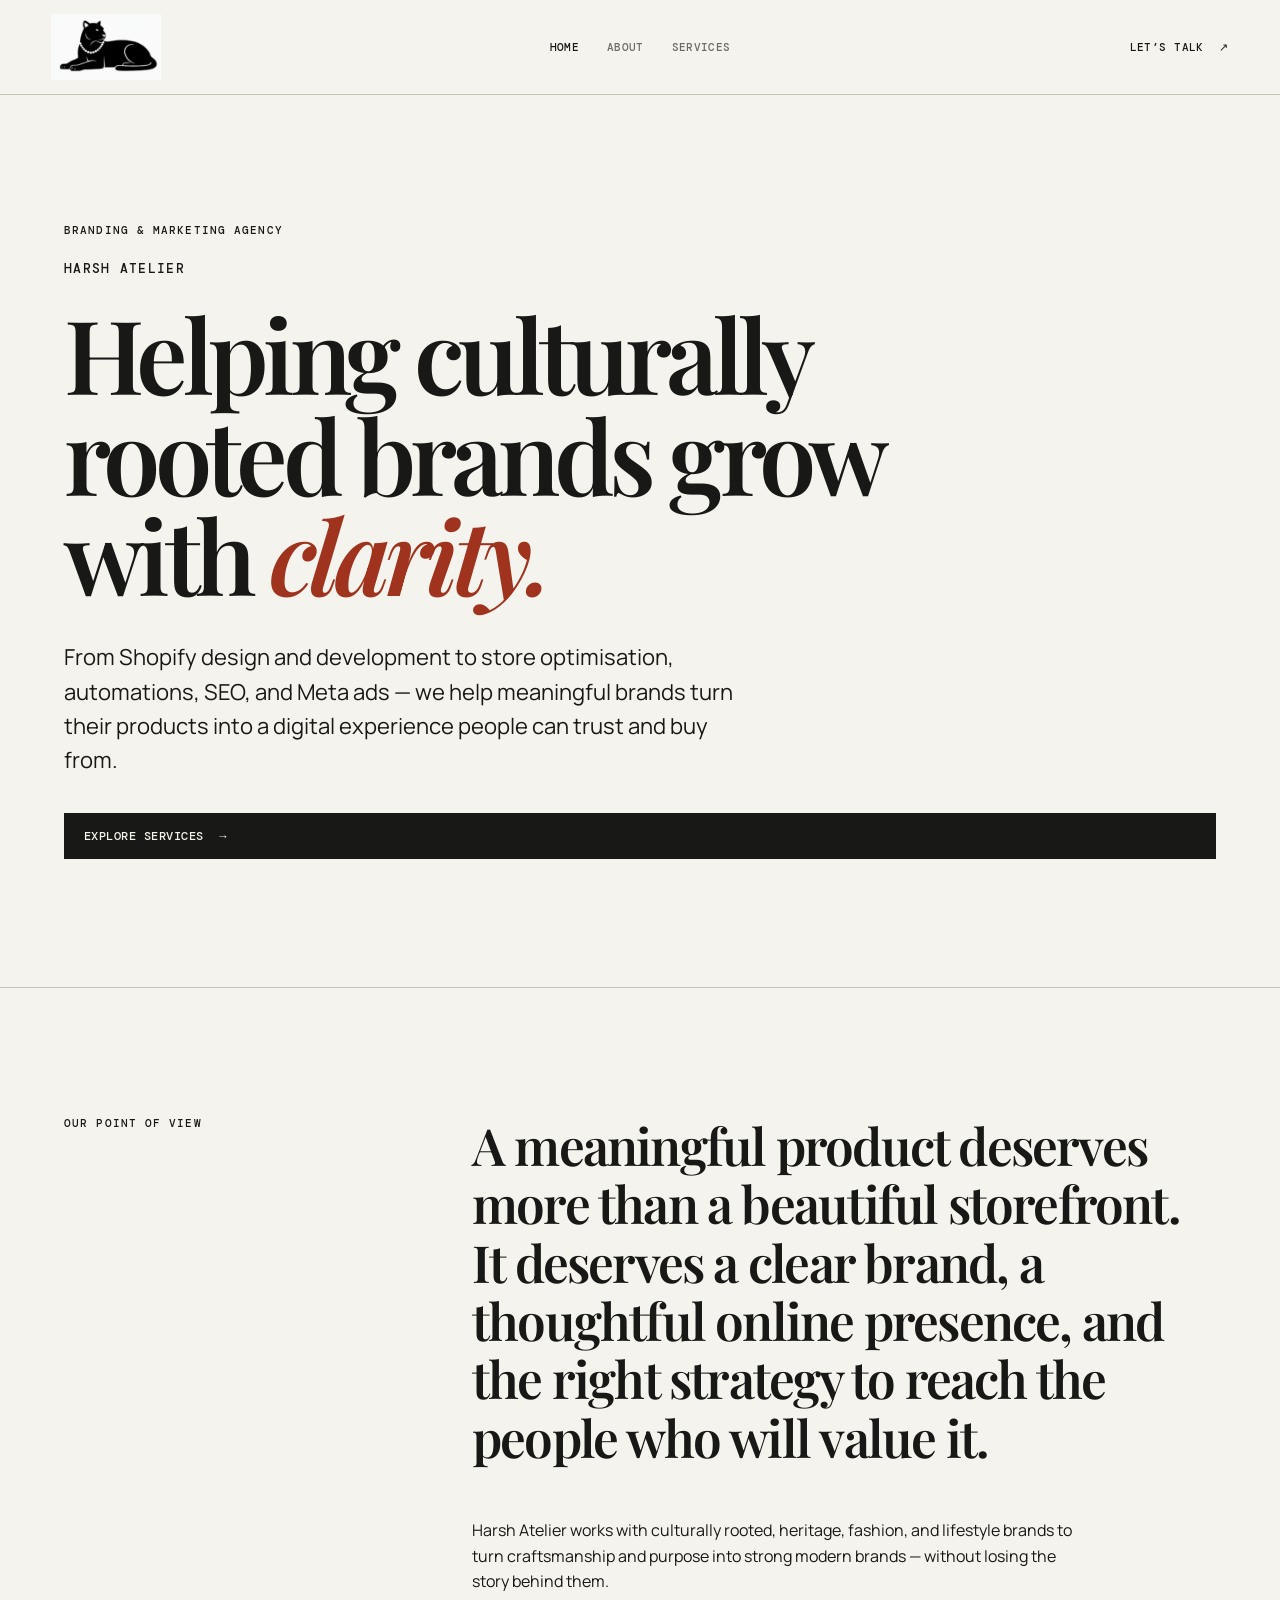
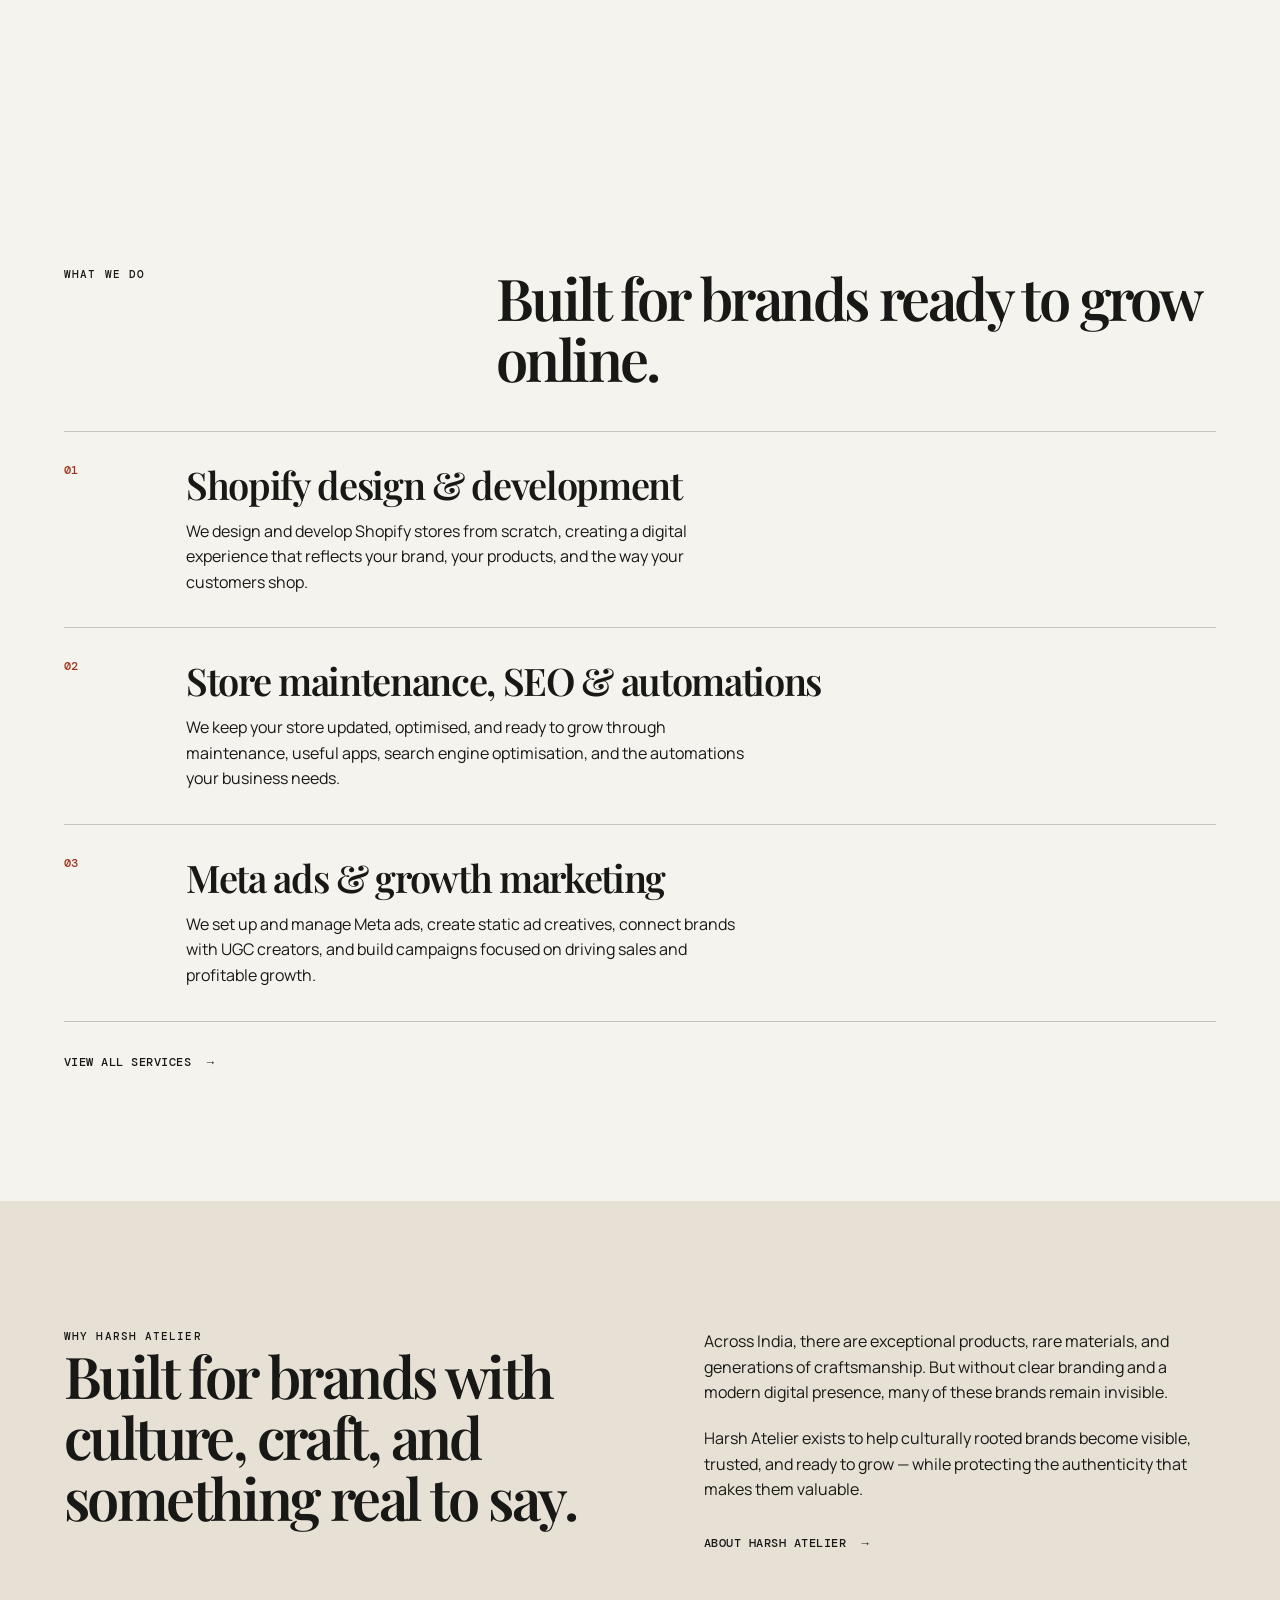
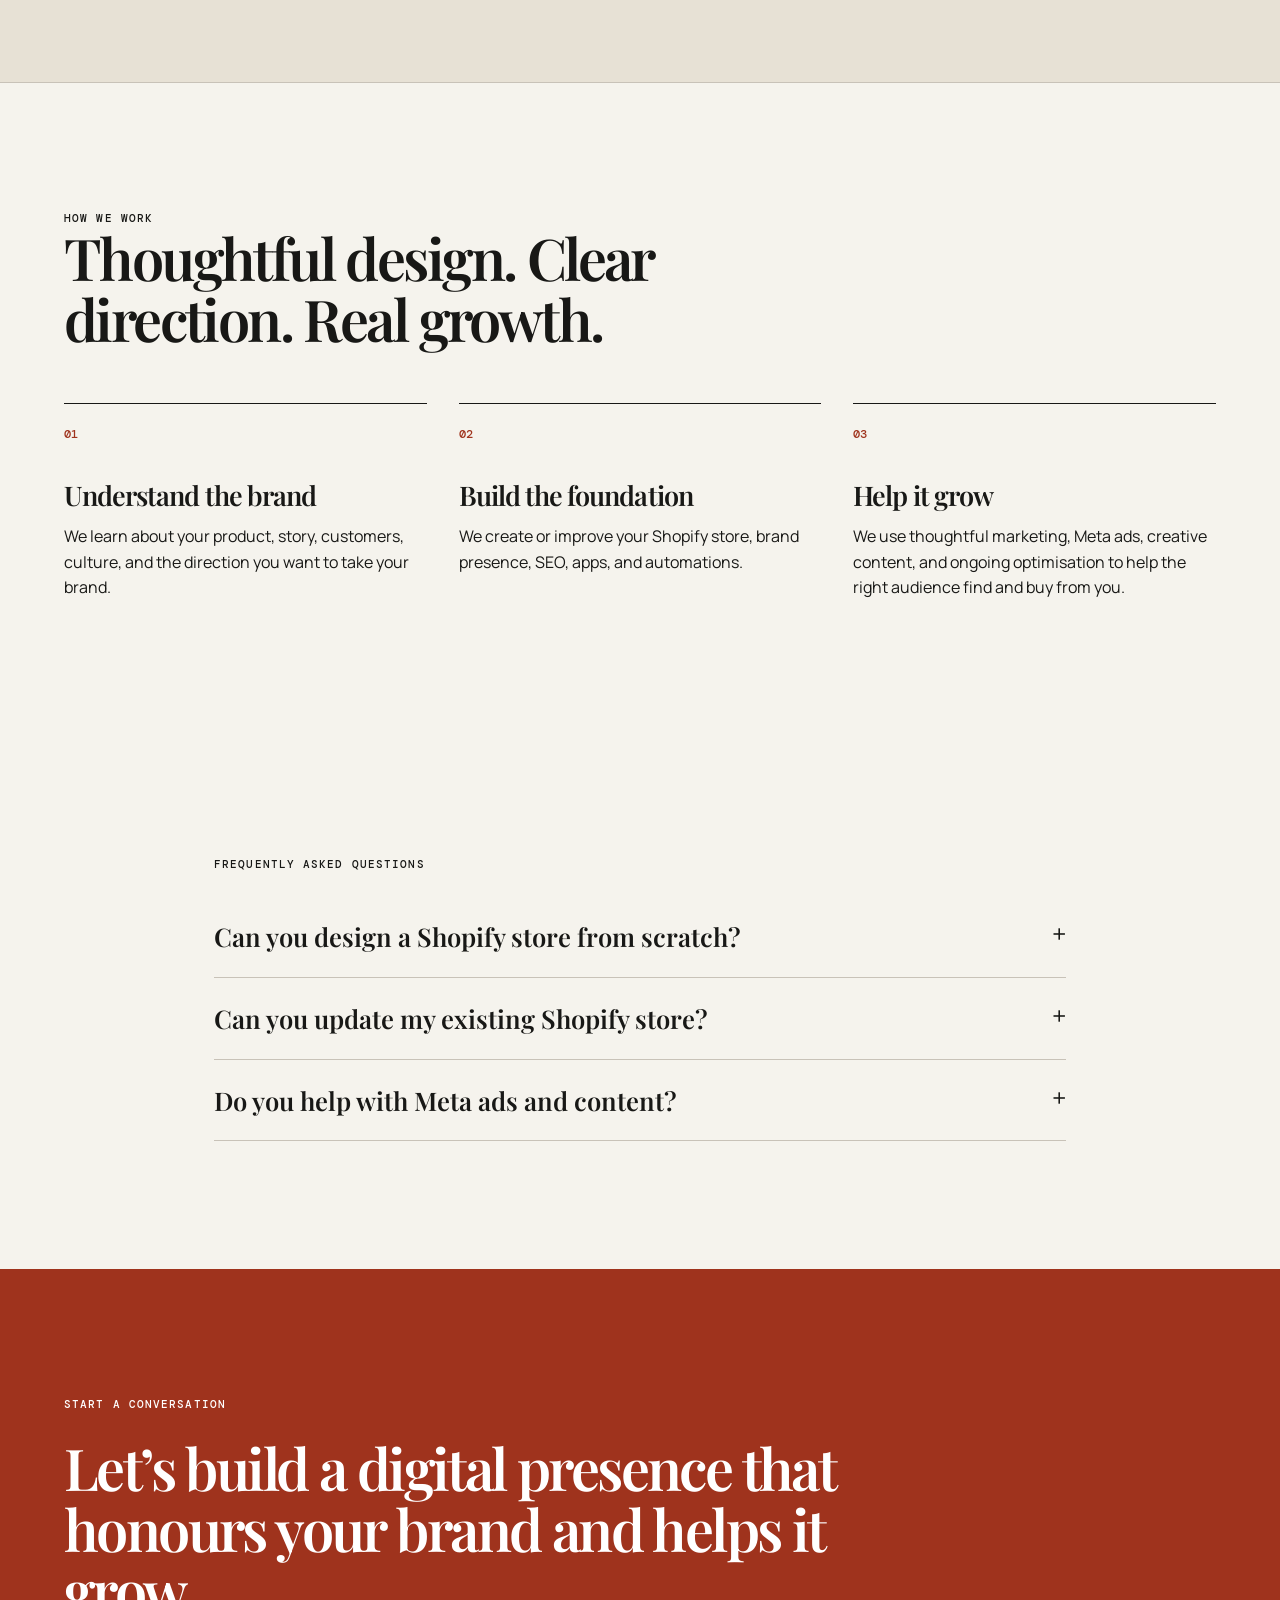
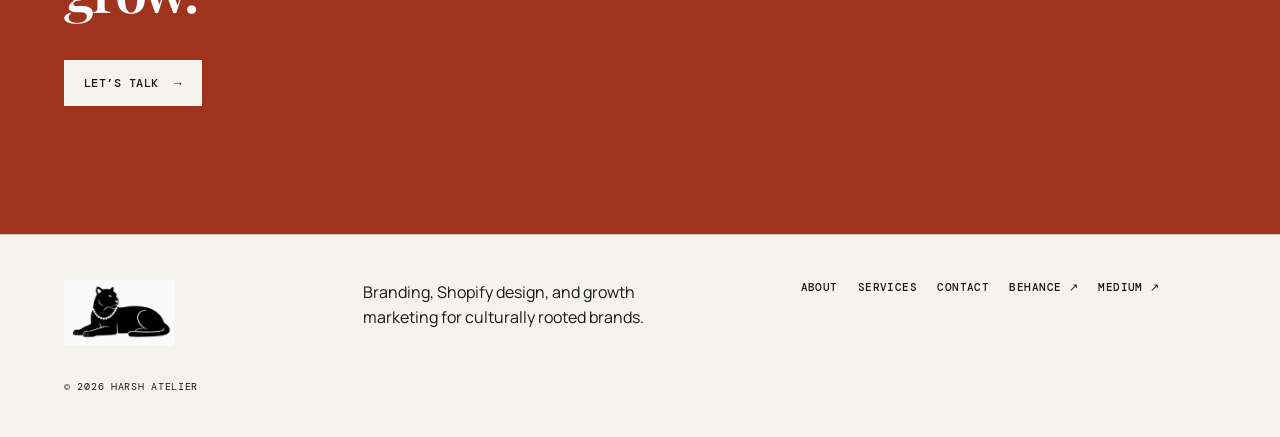
==== web 2.0/index.html @ df13a308 "Replace site with Harsh Atelier multi-page website" ====
<!doctype html>
<html lang="en"><head><meta charset="UTF-8"><meta name="viewport" content="width=device-width, initial-scale=1"><meta name="description" content="Harsh Atelier is a branding and marketing agency helping culturally rooted brands build, manage, and grow on Shopify."><title>Harsh Atelier — Branding & Marketing Agency</title><link rel="preconnect" href="https://fonts.googleapis.com"><link rel="preconnect" href="https://fonts.gstatic.com" crossorigin><link href="https://fonts.googleapis.com/css2?family=DM+Mono:wght@400;500&family=Manrope:wght@400;500;600;700&family=Playfair+Display:ital,wght@0,600;0,700;1,600&display=swap" rel="stylesheet"><link rel="stylesheet" href="styles.css"></head>
<body><header class="site-header"><a class="brand" href="index.html" aria-label="Harsh Atelier home"><img src="harsh-atelier-logo.png" alt="Harsh Atelier"></a><nav aria-label="Primary navigation"><a aria-current="page" href="index.html">Home</a><a href="about.html">About</a><a href="services.html">Services</a></nav><a class="header-cta" href="contact.html">Let’s talk <span>↗</span></a></header><main>
<section class="hero section"><p class="eyebrow">Branding &amp; marketing agency</p><h1><span>Harsh Atelier</span>Helping culturally rooted brands grow with <em>clarity.</em></h1><p class="lead">From Shopify design and development to store optimisation, automations, SEO, and Meta ads — we help meaningful brands turn their products into a digital experience people can trust and buy from.</p><a class="button" href="services.html">Explore services <span>→</span></a></section>
<section class="statement section"><p class="eyebrow">Our point of view</p><p class="display-copy">A meaningful product deserves more than a beautiful storefront. It deserves a clear brand, a thoughtful online presence, and the right strategy to reach the people who will value it.</p><p>Harsh Atelier works with culturally rooted, heritage, fashion, and lifestyle brands to turn craftsmanship and purpose into strong modern brands — without losing the story behind them.</p></section>
<section class="section"><div class="section-intro"><p class="eyebrow">What we do</p><h2>Built for brands ready to grow online.</h2></div><div class="service-list"><article><span>01</span><div><h3>Shopify design &amp; development</h3><p>We design and develop Shopify stores from scratch, creating a digital experience that reflects your brand, your products, and the way your customers shop.</p></div></article><article><span>02</span><div><h3>Store maintenance, SEO &amp; automations</h3><p>We keep your store updated, optimised, and ready to grow through maintenance, useful apps, search engine optimisation, and the automations your business needs.</p></div></article><article><span>03</span><div><h3>Meta ads &amp; growth marketing</h3><p>We set up and manage Meta ads, create static ad creatives, connect brands with UGC creators, and build campaigns focused on driving sales and profitable growth.</p></div></article></div><a class="text-link" href="services.html">View all services <span>→</span></a></section>
<section class="section split-section"><div><p class="eyebrow">Why Harsh Atelier</p><h2>Built for brands with culture, craft, and something real to say.</h2></div><div><p>Across India, there are exceptional products, rare materials, and generations of craftsmanship. But without clear branding and a modern digital presence, many of these brands remain invisible.</p><p>Harsh Atelier exists to help culturally rooted brands become visible, trusted, and ready to grow — while protecting the authenticity that makes them valuable.</p><a class="text-link" href="about.html">About Harsh Atelier <span>→</span></a></div></section>
<section class="section process"><p class="eyebrow">How we work</p><h2>Thoughtful design. Clear direction. Real growth.</h2><div class="process-grid"><article><span>01</span><h3>Understand the brand</h3><p>We learn about your product, story, customers, culture, and the direction you want to take your brand.</p></article><article><span>02</span><h3>Build the foundation</h3><p>We create or improve your Shopify store, brand presence, SEO, apps, and automations.</p></article><article><span>03</span><h3>Help it grow</h3><p>We use thoughtful marketing, Meta ads, creative content, and ongoing optimisation to help the right audience find and buy from you.</p></article></div></section>
<section class="section faq"><p class="eyebrow">Frequently asked questions</p><details><summary>Can you design a Shopify store from scratch?</summary><p>Yes. We design and develop Shopify stores that reflect your brand and make it easy for customers to explore and buy your products.</p></details><details><summary>Can you update my existing Shopify store?</summary><p>Yes. We provide ongoing maintenance, homepage and banner updates, apps, automations, SEO, and store optimisation.</p></details><details><summary>Do you help with Meta ads and content?</summary><p>Yes. We set up and manage Meta ad campaigns, create static creatives, and can connect your brand with suitable UGC creators.</p></details></section>
<section class="cta section"><p class="eyebrow">Start a conversation</p><h2>Let’s build a digital presence that honours your brand and helps it grow.</h2><a class="button button-light" href="contact.html">Let’s talk <span>→</span></a></section></main><footer><a class="brand footer-brand" href="index.html"><img src="harsh-atelier-logo.png" alt="Harsh Atelier"></a><p>Branding, Shopify design, and growth marketing for culturally rooted brands.</p><div><a href="about.html">About</a><a href="services.html">Services</a><a href="contact.html">Contact</a><a href="https://www.behance.net/harshatelier" target="_blank" rel="noopener">Behance ↗</a><a href="https://medium.com/@harsh.consultent" target="_blank" rel="noopener">Medium ↗</a></div><small>© <span id="year"></span> Harsh Atelier</small></footer><script>document.getElementById('year').textContent=new Date().getFullYear();</script></body></html>
---- web 2.0/styles.css ----
:root{--ink:#181816;--paper:#f5f3ed;--sand:#e7e1d5;--line:#c8c2b8;--accent:#9f331d;--serif:"Playfair Display",Georgia,serif;--sans:Manrope,Arial,sans-serif;--mono:"DM Mono",monospace}*{box-sizing:border-box}html{scroll-behavior:smooth}body{margin:0;background:var(--paper);color:var(--ink);font:400 16px/1.6 var(--sans)}a{color:inherit;text-decoration:none}.site-header{align-items:center;border-bottom:1px solid var(--line);display:grid;grid-template-columns:1fr auto 1fr;min-height:84px;padding:14px clamp(20px,4vw,64px)}.brand{display:block;width:110px}.brand img{display:block;height:auto;width:100%}nav{display:flex;gap:28px;font:500 11px/1 var(--mono);letter-spacing:.03em;text-transform:uppercase}nav a{opacity:.62}nav a[aria-current],nav a:hover{opacity:1}.header-cta{justify-self:end;font:500 11px/1 var(--mono);letter-spacing:.04em;text-transform:uppercase}.header-cta span,.button span,.text-link span{margin-left:8px}.section{margin:0 auto;max-width:1280px;padding:clamp(72px,10vw,148px) clamp(20px,5vw,80px)}.hero{min-height:calc(100vh - 84px);align-content:center;display:grid}.eyebrow{font:500 11px/1.4 var(--mono);letter-spacing:.1em;margin:0 0 24px;text-transform:uppercase}.hero h1{font:600 clamp(44px,8vw,112px)/.98 var(--serif);letter-spacing:-.055em;margin:0;max-width:1000px}.hero h1 span{display:block;font:500 13px/1 var(--mono);letter-spacing:.1em;margin-bottom:28px;text-transform:uppercase}.hero h1 em{color:var(--accent)}.lead{font-size:clamp(17px,2vw,22px);line-height:1.55;max-width:700px;margin:36px 0}.button{background:var(--ink);color:var(--paper);display:inline-block;font:500 12px/1 var(--mono);letter-spacing:.04em;padding:17px 20px;text-transform:uppercase;transition:.2s}.button:hover{background:var(--accent)}.statement{border-top:1px solid var(--line);display:grid;gap:36px;grid-template-columns:1fr 2fr}.statement p:last-child{grid-column:2;max-width:620px}.display-copy{font:600 clamp(28px,4vw,54px)/1.14 var(--serif);letter-spacing:-.035em;margin:0}.section-intro{display:flex;justify-content:space-between;align-items:flex-start;gap:40px;margin-bottom:42px}.section h2{font:600 clamp(34px,4.5vw,66px)/1.06 var(--serif);letter-spacing:-.045em;margin:0;max-width:720px}.service-list{border-top:1px solid var(--line)}.service-list article{border-bottom:1px solid var(--line);display:grid;gap:32px;grid-template-columns:90px 1fr;padding:32px 0}.service-list span,.process span{color:var(--accent);font:500 12px/1 var(--mono)}h3{font:600 clamp(24px,3vw,38px)/1.1 var(--serif);letter-spacing:-.035em;margin:0 0 13px}.service-list p,.split-section p,.process p{max-width:560px;margin:0}.text-link{display:inline-block;font:500 12px/1 var(--mono);letter-spacing:.04em;margin-top:34px;text-transform:uppercase}.split-section{background:var(--sand);display:grid;gap:clamp(48px,10vw,150px);grid-template-columns:1fr 1fr;max-width:none}.split-section>div{max-width:600px}.split-section p+p{margin-top:20px}.process{border-top:1px solid var(--line)}.process>h2{margin-bottom:54px}.process-grid{display:grid;gap:32px;grid-template-columns:repeat(3,1fr)}.process-grid article{border-top:1px solid var(--ink);padding-top:16px}.process-grid h3{font-size:27px;margin-top:36px}.faq{max-width:980px}.faq details{border-bottom:1px solid var(--line);padding:25px 0}.faq summary{cursor:pointer;font:600 clamp(19px,2vw,26px)/1.2 var(--serif);list-style:none;padding-right:30px;position:relative}.faq summary:after{content:"+";font:400 25px/1 var(--sans);position:absolute;right:0;top:0}.faq details[open] summary:after{content:"−"}.faq details p{margin:15px 40px 0 0;max-width:650px}.cta{background:var(--accent);color:#fff;max-width:none}.cta h2{max-width:840px}.cta p:not(.eyebrow){max-width:600px;margin-top:20px}.button-light{background:var(--paper);color:var(--ink);margin-top:40px}.button-light:hover{background:var(--ink);color:var(--paper)}footer{border-top:1px solid var(--line);display:grid;gap:22px;grid-template-columns:1fr 1.5fr 1.5fr;padding:45px clamp(20px,5vw,80px)}footer p{margin:0;max-width:300px}footer div{display:flex;flex-wrap:wrap;gap:14px 20px;font:500 11px/1.3 var(--mono);letter-spacing:.04em;text-transform:uppercase}footer small{grid-column:1/-1;margin-top:14px;font:400 10px/1 var(--mono);letter-spacing:.07em;text-transform:uppercase}.page-hero{min-height:620px}.included{border-top:1px solid var(--line);display:grid;grid-template-columns:repeat(2,minmax(0,1fr));margin-top:44px}.included p{border-bottom:1px solid var(--line);font-size:14px;margin:0;padding:15px 22px 15px 0}.included p:nth-child(even){padding-left:22px;padding-right:0}.contact-hero{min-height:calc(100vh - 84px);align-content:center}.direct-contact{border-top:1px solid var(--line);margin-top:72px;padding-top:20px}.direct-contact .eyebrow{margin-bottom:10px}.direct-contact a{font:600 clamp(23px,3vw,40px)/1 var(--serif)}.contact-note{border-top:1px solid var(--line)}.contact-note>p:last-child{margin:28px 0 0}@media(max-width:700px){.site-header{grid-template-columns:1fr auto;gap:16px;min-height:76px}.site-header nav{grid-column:1/-1;grid-row:2;gap:19px;justify-content:space-between;overflow:auto;padding-top:7px}.header-cta{font-size:10px}.brand{width:94px}.section{padding:76px 20px}.hero{min-height:calc(100svh - 106px)}.hero h1{font-size:clamp(45px,13vw,70px)}.lead{font-size:17px}.statement,.split-section{grid-template-columns:1fr}.statement p:last-child{grid-column:auto}.section-intro{display:block}.section-intro h2{margin-top:20px}.service-list article{gap:18px;grid-template-columns:48px 1fr}.service-list p{font-size:15px}.process-grid{gap:42px;grid-template-columns:1fr}.split-section{padding-left:20px;padding-right:20px}.faq{padding-left:20px;padding-right:20px}footer{grid-template-columns:1fr;padding:36px 20px}.footer-brand{width:100px}.page-hero{min-height:570px}.included{grid-template-columns:1fr;margin-top:32px}.included p:nth-child(even){padding-left:0}.contact-hero{min-height:calc(100svh - 106px)}.direct-contact{margin-top:55px}}
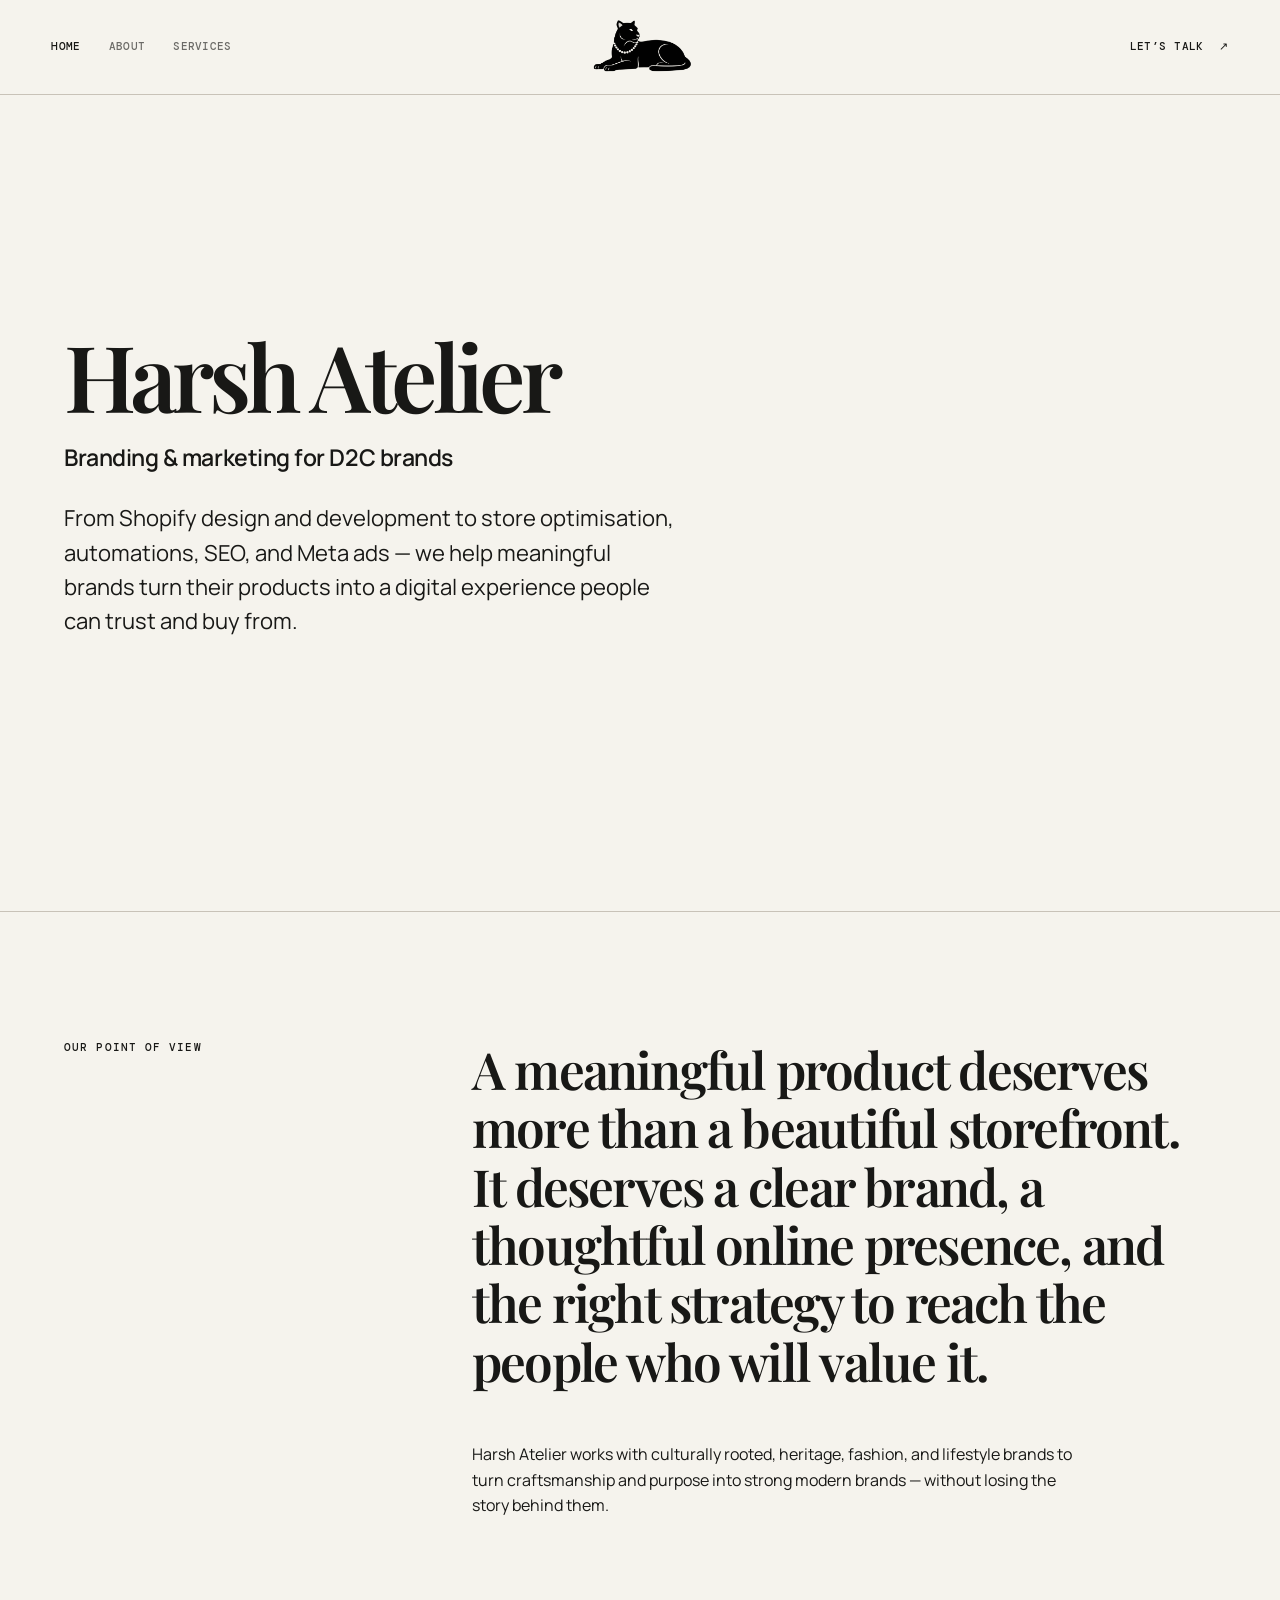
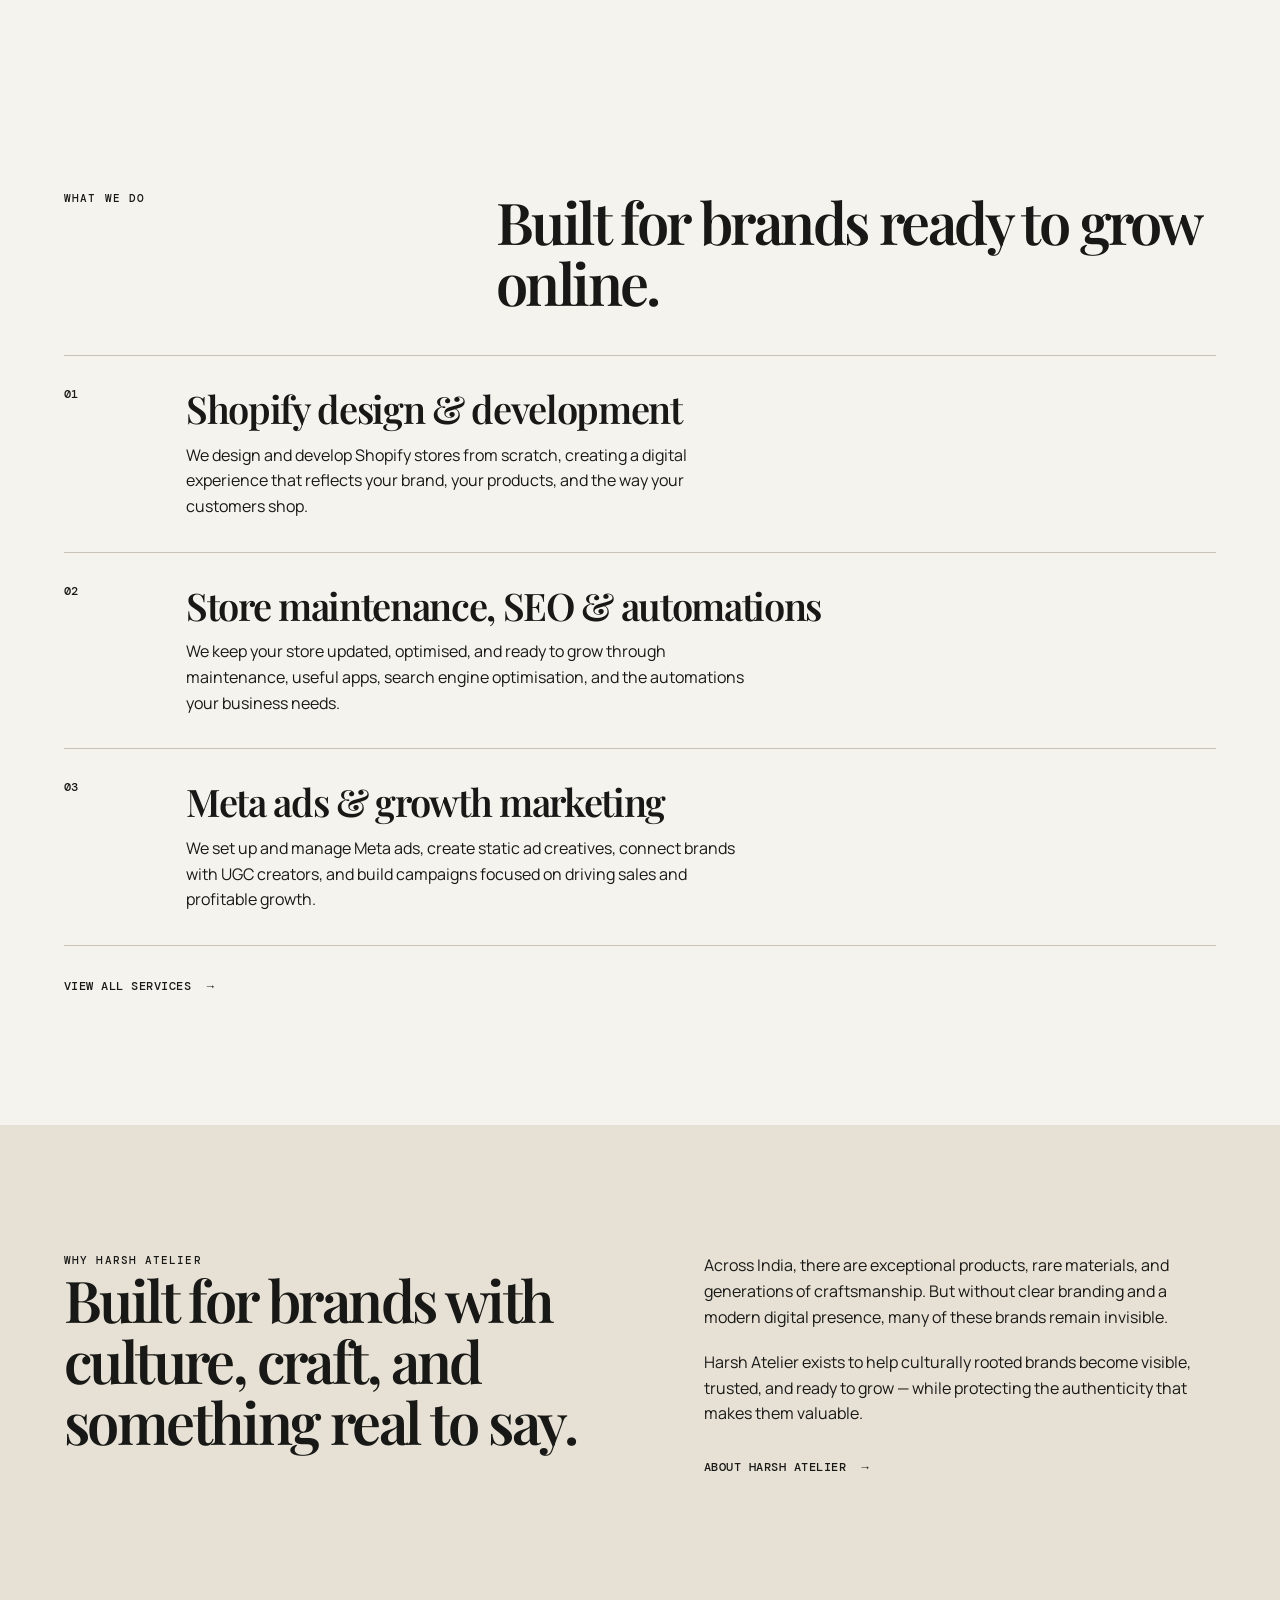
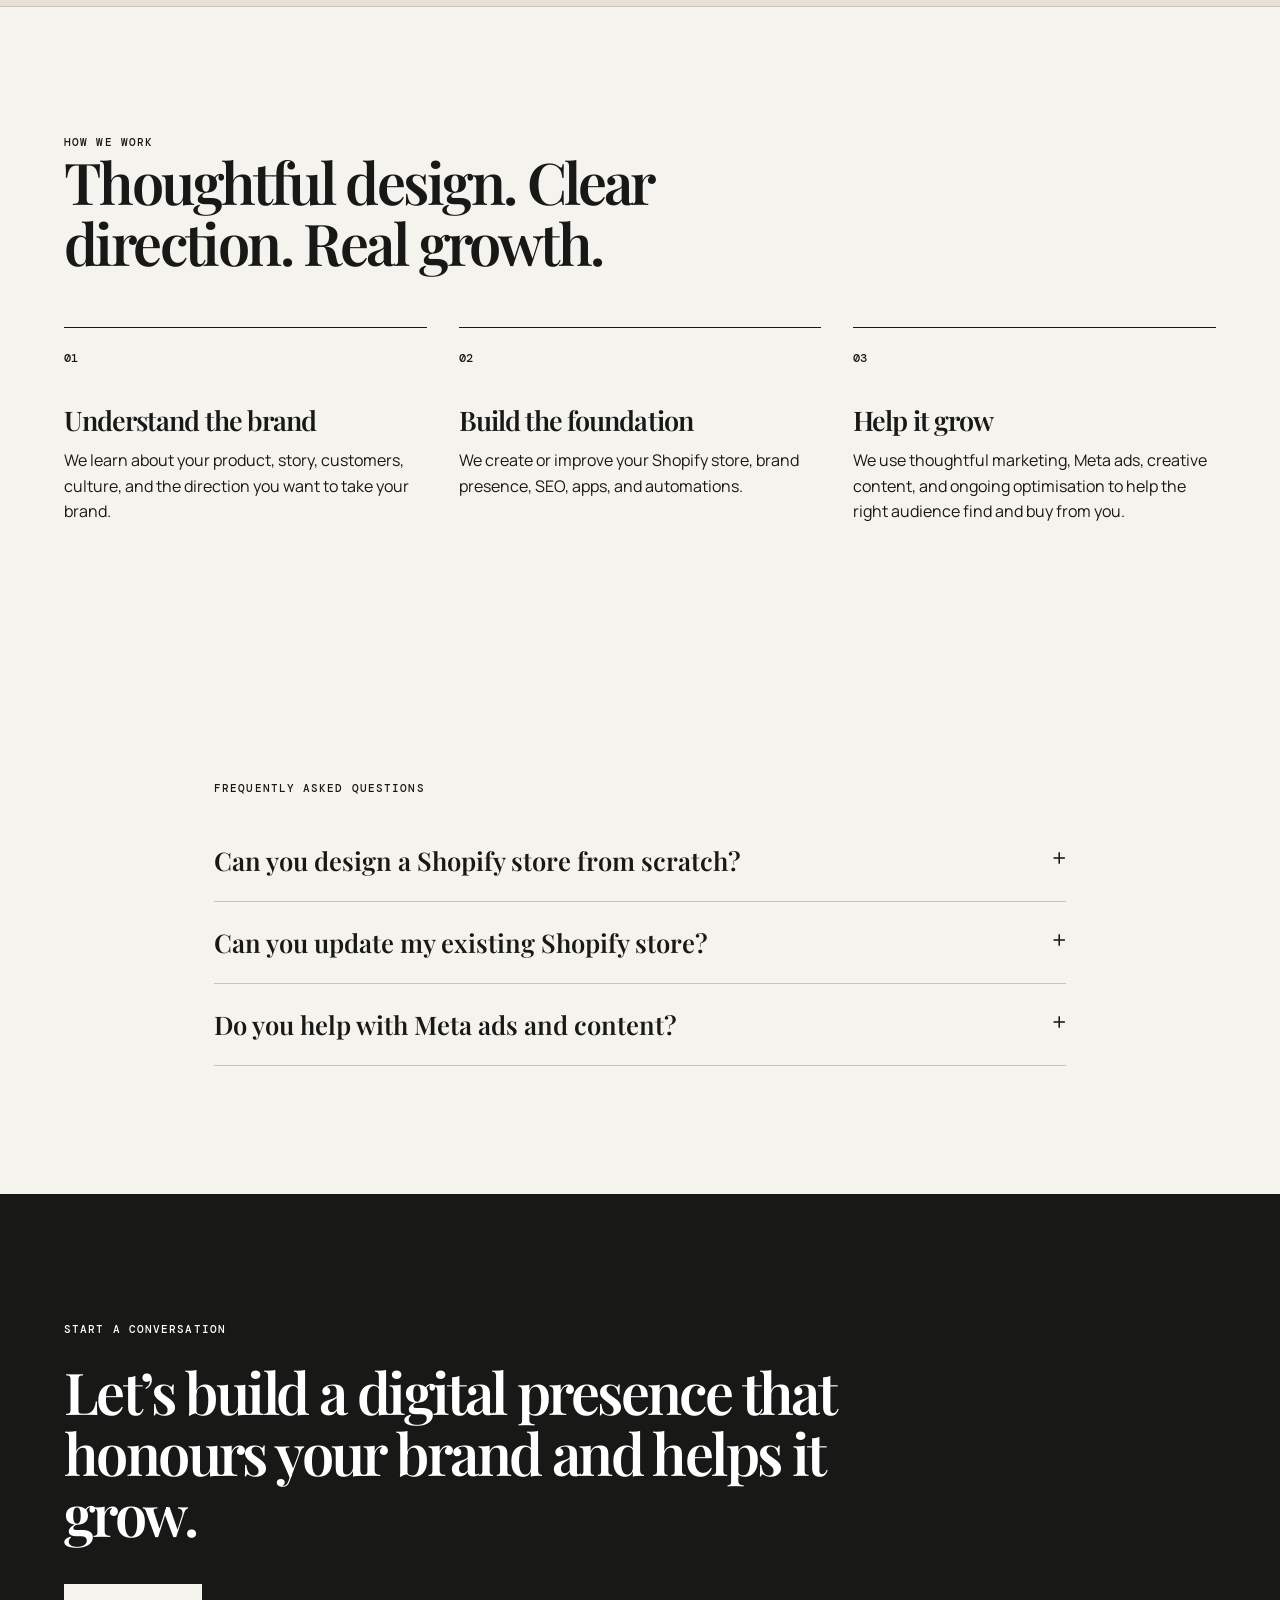
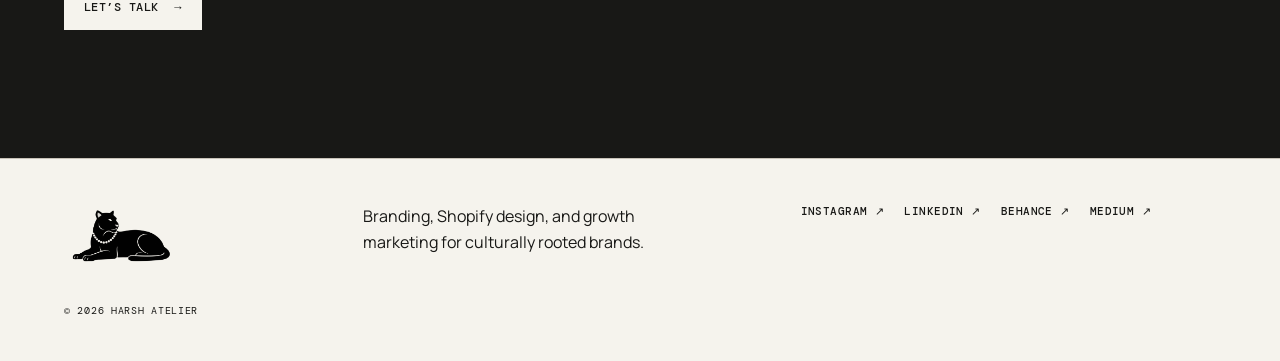
==== commit b8299533: "Refine Harsh Atelier website design and mobile navigation" ====
--- a/web 2.0/index.html
+++ b/web 2.0/index.html
@@ -1,10 +1,148 @@
 <!doctype html>
-<html lang="en"><head><meta charset="UTF-8"><meta name="viewport" content="width=device-width, initial-scale=1"><meta name="description" content="Harsh Atelier is a branding and marketing agency helping culturally rooted brands build, manage, and grow on Shopify."><title>Harsh Atelier — Branding & Marketing Agency</title><link rel="preconnect" href="https://fonts.googleapis.com"><link rel="preconnect" href="https://fonts.gstatic.com" crossorigin><link href="https://fonts.googleapis.com/css2?family=DM+Mono:wght@400;500&family=Manrope:wght@400;500;600;700&family=Playfair+Display:ital,wght@0,600;0,700;1,600&display=swap" rel="stylesheet"><link rel="stylesheet" href="styles.css"></head>
-<body><header class="site-header"><a class="brand" href="index.html" aria-label="Harsh Atelier home"><img src="harsh-atelier-logo.png" alt="Harsh Atelier"></a><nav aria-label="Primary navigation"><a aria-current="page" href="index.html">Home</a><a href="about.html">About</a><a href="services.html">Services</a></nav><a class="header-cta" href="contact.html">Let’s talk <span>↗</span></a></header><main>
-<section class="hero section"><p class="eyebrow">Branding &amp; marketing agency</p><h1><span>Harsh Atelier</span>Helping culturally rooted brands grow with <em>clarity.</em></h1><p class="lead">From Shopify design and development to store optimisation, automations, SEO, and Meta ads — we help meaningful brands turn their products into a digital experience people can trust and buy from.</p><a class="button" href="services.html">Explore services <span>→</span></a></section>
-<section class="statement section"><p class="eyebrow">Our point of view</p><p class="display-copy">A meaningful product deserves more than a beautiful storefront. It deserves a clear brand, a thoughtful online presence, and the right strategy to reach the people who will value it.</p><p>Harsh Atelier works with culturally rooted, heritage, fashion, and lifestyle brands to turn craftsmanship and purpose into strong modern brands — without losing the story behind them.</p></section>
-<section class="section"><div class="section-intro"><p class="eyebrow">What we do</p><h2>Built for brands ready to grow online.</h2></div><div class="service-list"><article><span>01</span><div><h3>Shopify design &amp; development</h3><p>We design and develop Shopify stores from scratch, creating a digital experience that reflects your brand, your products, and the way your customers shop.</p></div></article><article><span>02</span><div><h3>Store maintenance, SEO &amp; automations</h3><p>We keep your store updated, optimised, and ready to grow through maintenance, useful apps, search engine optimisation, and the automations your business needs.</p></div></article><article><span>03</span><div><h3>Meta ads &amp; growth marketing</h3><p>We set up and manage Meta ads, create static ad creatives, connect brands with UGC creators, and build campaigns focused on driving sales and profitable growth.</p></div></article></div><a class="text-link" href="services.html">View all services <span>→</span></a></section>
-<section class="section split-section"><div><p class="eyebrow">Why Harsh Atelier</p><h2>Built for brands with culture, craft, and something real to say.</h2></div><div><p>Across India, there are exceptional products, rare materials, and generations of craftsmanship. But without clear branding and a modern digital presence, many of these brands remain invisible.</p><p>Harsh Atelier exists to help culturally rooted brands become visible, trusted, and ready to grow — while protecting the authenticity that makes them valuable.</p><a class="text-link" href="about.html">About Harsh Atelier <span>→</span></a></div></section>
-<section class="section process"><p class="eyebrow">How we work</p><h2>Thoughtful design. Clear direction. Real growth.</h2><div class="process-grid"><article><span>01</span><h3>Understand the brand</h3><p>We learn about your product, story, customers, culture, and the direction you want to take your brand.</p></article><article><span>02</span><h3>Build the foundation</h3><p>We create or improve your Shopify store, brand presence, SEO, apps, and automations.</p></article><article><span>03</span><h3>Help it grow</h3><p>We use thoughtful marketing, Meta ads, creative content, and ongoing optimisation to help the right audience find and buy from you.</p></article></div></section>
-<section class="section faq"><p class="eyebrow">Frequently asked questions</p><details><summary>Can you design a Shopify store from scratch?</summary><p>Yes. We design and develop Shopify stores that reflect your brand and make it easy for customers to explore and buy your products.</p></details><details><summary>Can you update my existing Shopify store?</summary><p>Yes. We provide ongoing maintenance, homepage and banner updates, apps, automations, SEO, and store optimisation.</p></details><details><summary>Do you help with Meta ads and content?</summary><p>Yes. We set up and manage Meta ad campaigns, create static creatives, and can connect your brand with suitable UGC creators.</p></details></section>
-<section class="cta section"><p class="eyebrow">Start a conversation</p><h2>Let’s build a digital presence that honours your brand and helps it grow.</h2><a class="button button-light" href="contact.html">Let’s talk <span>→</span></a></section></main><footer><a class="brand footer-brand" href="index.html"><img src="harsh-atelier-logo.png" alt="Harsh Atelier"></a><p>Branding, Shopify design, and growth marketing for culturally rooted brands.</p><div><a href="about.html">About</a><a href="services.html">Services</a><a href="contact.html">Contact</a><a href="https://www.behance.net/harshatelier" target="_blank" rel="noopener">Behance ↗</a><a href="https://medium.com/@harsh.consultent" target="_blank" rel="noopener">Medium ↗</a></div><small>© <span id="year"></span> Harsh Atelier</small></footer><script>document.getElementById('year').textContent=new Date().getFullYear();</script></body></html>
+<html lang="en">
+<head>
+<meta charset="UTF-8">
+<meta name="viewport" content="width=device-width, initial-scale=1">
+<meta name="description" content="Harsh Atelier is a branding and marketing agency helping culturally rooted brands build, manage, and grow on Shopify.">
+<title>Harsh Atelier — Branding & Marketing Agency</title>
+<link rel="preconnect" href="https://fonts.googleapis.com">
+<link rel="preconnect" href="https://fonts.gstatic.com" crossorigin>
+<link href="https://fonts.googleapis.com/css2?family=DM+Mono:wght@400;500&family=Manrope:wght@400;500;600;700&family=Playfair+Display:ital,wght@0,600;0,700;1,600&display=swap" rel="stylesheet">
+<link rel="stylesheet" href="styles.css">
+</head>
+<body>
+<header class="site-header">
+<a class="brand" href="index.html" aria-label="Harsh Atelier home">
+<img src="harsh-atelier-logo.png" alt="Harsh Atelier">
+</a>
+<nav aria-label="Primary navigation">
+<a aria-current="page" href="index.html">Home</a>
+<a href="about.html">About</a>
+<a href="services.html">Services</a>
+</nav>
+<details class="mobile-menu">
+<summary>Menu</summary>
+<div class="mobile-drawer">
+<a href="index.html">Home</a>
+<a href="about.html">About</a>
+<a href="services.html">Services</a>
+<a href="contact.html">Let’s talk →</a>
+</div>
+</details>
+<a class="header-cta" href="contact.html">Let’s talk <span>↗</span>
+</a>
+</header>
+<main>
+<section class="hero section">
+<h1>Harsh Atelier</h1>
+<h3>Branding &amp; marketing for D2C brands</h3>
+<p class="lead">From Shopify design and development to store optimisation, automations, SEO, and Meta ads — we help meaningful brands turn their products into a digital experience people can trust and buy from.</p>
+</section>
+<section class="statement section">
+<p class="eyebrow">Our point of view</p>
+<p class="display-copy">A meaningful product deserves more than a beautiful storefront. It deserves a clear brand, a thoughtful online presence, and the right strategy to reach the people who will value it.</p>
+<p>Harsh Atelier works with culturally rooted, heritage, fashion, and lifestyle brands to turn craftsmanship and purpose into strong modern brands — without losing the story behind them.</p>
+</section>
+<section class="section">
+<div class="section-intro">
+<p class="eyebrow">What we do</p>
+<h2>Built for brands ready to grow online.</h2>
+</div>
+<div class="service-list">
+<article>
+<span>01</span>
+<div>
+<h3>Shopify design &amp; development</h3>
+<p>We design and develop Shopify stores from scratch, creating a digital experience that reflects your brand, your products, and the way your customers shop.</p>
+</div>
+</article>
+<article>
+<span>02</span>
+<div>
+<h3>Store maintenance, SEO &amp; automations</h3>
+<p>We keep your store updated, optimised, and ready to grow through maintenance, useful apps, search engine optimisation, and the automations your business needs.</p>
+</div>
+</article>
+<article>
+<span>03</span>
+<div>
+<h3>Meta ads &amp; growth marketing</h3>
+<p>We set up and manage Meta ads, create static ad creatives, connect brands with UGC creators, and build campaigns focused on driving sales and profitable growth.</p>
+</div>
+</article>
+</div>
+<a class="text-link" href="services.html">View all services <span>→</span>
+</a>
+</section>
+<section class="section split-section">
+<div>
+<p class="eyebrow">Why Harsh Atelier</p>
+<h2>Built for brands with culture, craft, and something real to say.</h2>
+</div>
+<div>
+<p>Across India, there are exceptional products, rare materials, and generations of craftsmanship. But without clear branding and a modern digital presence, many of these brands remain invisible.</p>
+<p>Harsh Atelier exists to help culturally rooted brands become visible, trusted, and ready to grow — while protecting the authenticity that makes them valuable.</p>
+<a class="text-link" href="about.html">About Harsh Atelier <span>→</span>
+</a>
+</div>
+</section>
+<section class="section process">
+<p class="eyebrow">How we work</p>
+<h2>Thoughtful design. Clear direction. Real growth.</h2>
+<div class="process-grid">
+<article>
+<span>01</span>
+<h3>Understand the brand</h3>
+<p>We learn about your product, story, customers, culture, and the direction you want to take your brand.</p>
+</article>
+<article>
+<span>02</span>
+<h3>Build the foundation</h3>
+<p>We create or improve your Shopify store, brand presence, SEO, apps, and automations.</p>
+</article>
+<article>
+<span>03</span>
+<h3>Help it grow</h3>
+<p>We use thoughtful marketing, Meta ads, creative content, and ongoing optimisation to help the right audience find and buy from you.</p>
+</article>
+</div>
+</section>
+<section class="section faq">
+<p class="eyebrow">Frequently asked questions</p>
+<details>
+<summary>Can you design a Shopify store from scratch?</summary>
+<p>Yes. We design and develop Shopify stores that reflect your brand and make it easy for customers to explore and buy your products.</p>
+</details>
+<details>
+<summary>Can you update my existing Shopify store?</summary>
+<p>Yes. We provide ongoing maintenance, homepage and banner updates, apps, automations, SEO, and store optimisation.</p>
+</details>
+<details>
+<summary>Do you help with Meta ads and content?</summary>
+<p>Yes. We set up and manage Meta ad campaigns, create static creatives, and can connect your brand with suitable UGC creators.</p>
+</details>
+</section>
+<section class="cta section">
+<p class="eyebrow">Start a conversation</p>
+<h2>Let’s build a digital presence that honours your brand and helps it grow.</h2>
+<a class="button button-light" href="contact.html">Let’s talk <span>→</span>
+</a>
+</section>
+</main>
+<footer>
+<a class="brand footer-brand" href="index.html">
+<img src="harsh-atelier-logo-transparent.png" alt="Harsh Atelier">
+</a>
+<p>Branding, Shopify design, and growth marketing for culturally rooted brands.</p>
+<div>
+<a href="https://www.instagram.com/harshatelier/?hl=en" target="_blank" rel="noopener">Instagram ↗</a>
+<a href="https://www.linkedin.com/company/harsh-atelier/home/?viewAsMember=true" target="_blank" rel="noopener">LinkedIn ↗</a>
+<a href="https://www.behance.net/harshatelier" target="_blank" rel="noopener">Behance ↗</a>
+<a href="https://medium.com/@harsh.consultent" target="_blank" rel="noopener">Medium ↗</a>
+</div>
+<small>© <span id="year">
+</span> Harsh Atelier</small>
+</footer>
+<script>document.getElementById('year').textContent=new Date().getFullYear();</script>
+</body>
+</html>
--- a/web 2.0/styles.css
+++ b/web 2.0/styles.css
@@ -1 +1,10 @@
-:root{--ink:#181816;--paper:#f5f3ed;--sand:#e7e1d5;--line:#c8c2b8;--accent:#9f331d;--serif:"Playfair Display",Georgia,serif;--sans:Manrope,Arial,sans-serif;--mono:"DM Mono",monospace}*{box-sizing:border-box}html{scroll-behavior:smooth}body{margin:0;background:var(--paper);color:var(--ink);font:400 16px/1.6 var(--sans)}a{color:inherit;text-decoration:none}.site-header{align-items:center;border-bottom:1px solid var(--line);display:grid;grid-template-columns:1fr auto 1fr;min-height:84px;padding:14px clamp(20px,4vw,64px)}.brand{display:block;width:110px}.brand img{display:block;height:auto;width:100%}nav{display:flex;gap:28px;font:500 11px/1 var(--mono);letter-spacing:.03em;text-transform:uppercase}nav a{opacity:.62}nav a[aria-current],nav a:hover{opacity:1}.header-cta{justify-self:end;font:500 11px/1 var(--mono);letter-spacing:.04em;text-transform:uppercase}.header-cta span,.button span,.text-link span{margin-left:8px}.section{margin:0 auto;max-width:1280px;padding:clamp(72px,10vw,148px) clamp(20px,5vw,80px)}.hero{min-height:calc(100vh - 84px);align-content:center;display:grid}.eyebrow{font:500 11px/1.4 var(--mono);letter-spacing:.1em;margin:0 0 24px;text-transform:uppercase}.hero h1{font:600 clamp(44px,8vw,112px)/.98 var(--serif);letter-spacing:-.055em;margin:0;max-width:1000px}.hero h1 span{display:block;font:500 13px/1 var(--mono);letter-spacing:.1em;margin-bottom:28px;text-transform:uppercase}.hero h1 em{color:var(--accent)}.lead{font-size:clamp(17px,2vw,22px);line-height:1.55;max-width:700px;margin:36px 0}.button{background:var(--ink);color:var(--paper);display:inline-block;font:500 12px/1 var(--mono);letter-spacing:.04em;padding:17px 20px;text-transform:uppercase;transition:.2s}.button:hover{background:var(--accent)}.statement{border-top:1px solid var(--line);display:grid;gap:36px;grid-template-columns:1fr 2fr}.statement p:last-child{grid-column:2;max-width:620px}.display-copy{font:600 clamp(28px,4vw,54px)/1.14 var(--serif);letter-spacing:-.035em;margin:0}.section-intro{display:flex;justify-content:space-between;align-items:flex-start;gap:40px;margin-bottom:42px}.section h2{font:600 clamp(34px,4.5vw,66px)/1.06 var(--serif);letter-spacing:-.045em;margin:0;max-width:720px}.service-list{border-top:1px solid var(--line)}.service-list article{border-bottom:1px solid var(--line);display:grid;gap:32px;grid-template-columns:90px 1fr;padding:32px 0}.service-list span,.process span{color:var(--accent);font:500 12px/1 var(--mono)}h3{font:600 clamp(24px,3vw,38px)/1.1 var(--serif);letter-spacing:-.035em;margin:0 0 13px}.service-list p,.split-section p,.process p{max-width:560px;margin:0}.text-link{display:inline-block;font:500 12px/1 var(--mono);letter-spacing:.04em;margin-top:34px;text-transform:uppercase}.split-section{background:var(--sand);display:grid;gap:clamp(48px,10vw,150px);grid-template-columns:1fr 1fr;max-width:none}.split-section>div{max-width:600px}.split-section p+p{margin-top:20px}.process{border-top:1px solid var(--line)}.process>h2{margin-bottom:54px}.process-grid{display:grid;gap:32px;grid-template-columns:repeat(3,1fr)}.process-grid article{border-top:1px solid var(--ink);padding-top:16px}.process-grid h3{font-size:27px;margin-top:36px}.faq{max-width:980px}.faq details{border-bottom:1px solid var(--line);padding:25px 0}.faq summary{cursor:pointer;font:600 clamp(19px,2vw,26px)/1.2 var(--serif);list-style:none;padding-right:30px;position:relative}.faq summary:after{content:"+";font:400 25px/1 var(--sans);position:absolute;right:0;top:0}.faq details[open] summary:after{content:"−"}.faq details p{margin:15px 40px 0 0;max-width:650px}.cta{background:var(--accent);color:#fff;max-width:none}.cta h2{max-width:840px}.cta p:not(.eyebrow){max-width:600px;margin-top:20px}.button-light{background:var(--paper);color:var(--ink);margin-top:40px}.button-light:hover{background:var(--ink);color:var(--paper)}footer{border-top:1px solid var(--line);display:grid;gap:22px;grid-template-columns:1fr 1.5fr 1.5fr;padding:45px clamp(20px,5vw,80px)}footer p{margin:0;max-width:300px}footer div{display:flex;flex-wrap:wrap;gap:14px 20px;font:500 11px/1.3 var(--mono);letter-spacing:.04em;text-transform:uppercase}footer small{grid-column:1/-1;margin-top:14px;font:400 10px/1 var(--mono);letter-spacing:.07em;text-transform:uppercase}.page-hero{min-height:620px}.included{border-top:1px solid var(--line);display:grid;grid-template-columns:repeat(2,minmax(0,1fr));margin-top:44px}.included p{border-bottom:1px solid var(--line);font-size:14px;margin:0;padding:15px 22px 15px 0}.included p:nth-child(even){padding-left:22px;padding-right:0}.contact-hero{min-height:calc(100vh - 84px);align-content:center}.direct-contact{border-top:1px solid var(--line);margin-top:72px;padding-top:20px}.direct-contact .eyebrow{margin-bottom:10px}.direct-contact a{font:600 clamp(23px,3vw,40px)/1 var(--serif)}.contact-note{border-top:1px solid var(--line)}.contact-note>p:last-child{margin:28px 0 0}@media(max-width:700px){.site-header{grid-template-columns:1fr auto;gap:16px;min-height:76px}.site-header nav{grid-column:1/-1;grid-row:2;gap:19px;justify-content:space-between;overflow:auto;padding-top:7px}.header-cta{font-size:10px}.brand{width:94px}.section{padding:76px 20px}.hero{min-height:calc(100svh - 106px)}.hero h1{font-size:clamp(45px,13vw,70px)}.lead{font-size:17px}.statement,.split-section{grid-template-columns:1fr}.statement p:last-child{grid-column:auto}.section-intro{display:block}.section-intro h2{margin-top:20px}.service-list article{gap:18px;grid-template-columns:48px 1fr}.service-list p{font-size:15px}.process-grid{gap:42px;grid-template-columns:1fr}.split-section{padding-left:20px;padding-right:20px}.faq{padding-left:20px;padding-right:20px}footer{grid-template-columns:1fr;padding:36px 20px}.footer-brand{width:100px}.page-hero{min-height:570px}.included{grid-template-columns:1fr;margin-top:32px}.included p:nth-child(even){padding-left:0}.contact-hero{min-height:calc(100svh - 106px)}.direct-contact{margin-top:55px}}
+:root{--ink:#181816;--paper:#f5f3ed;--sand:#e7e1d5;--line:#c8c2b8;--serif:"Playfair Display",Georgia,serif;--sans:Manrope,Arial,sans-serif;--mono:"DM Mono",monospace}*{box-sizing:border-box}html{scroll-behavior:smooth}body{margin:0;background:var(--paper);color:var(--ink);font:400 16px/1.6 var(--sans)}a{color:inherit;text-decoration:none}.site-header{align-items:center;border-bottom:1px solid var(--line);display:grid;grid-template-columns:1fr auto 1fr;min-height:84px;padding:14px clamp(20px,4vw,64px)}.brand{display:block;grid-column:2;grid-row:1;justify-self:center;width:110px}.brand img{display:block;height:auto;mix-blend-mode:multiply;width:100%}nav{display:flex;gap:28px;grid-column:1;grid-row:1;justify-self:start;font:500 11px/1 var(--mono);letter-spacing:.03em;text-transform:uppercase}nav a{opacity:.62}nav a[aria-current],nav a:hover{opacity:1}.header-cta{grid-column:3;grid-row:1;justify-self:end;font:500 11px/1 var(--mono);letter-spacing:.04em;text-transform:uppercase}.header-cta span,.button span,.text-link span{margin-left:8px}.section{margin:0 auto;max-width:1280px;padding:clamp(72px,10vw,148px) clamp(20px,5vw,80px)}.hero{min-height:calc(100vh - 84px);align-content:center;display:grid}.eyebrow{font:500 11px/1.4 var(--mono);letter-spacing:.1em;margin:0 0 24px;text-transform:uppercase}.hero h1{font:600 clamp(52px,9vw,128px)/.94 var(--serif);letter-spacing:-.055em;margin:0;max-width:100%}.hero h2{font:500 clamp(24px,3.2vw,42px)/1.1 var(--serif);letter-spacing:-.035em;margin:22px 0 0;max-width:650px}.hero h3{font:500 clamp(24px,3.5vw,48px)/1.08 var(--serif);letter-spacing:-.04em;margin:12px 0 0;max-width:760px}.lead{font-size:clamp(17px,2vw,22px);line-height:1.55;max-width:700px;margin:36px 0}.button{background:var(--ink);color:var(--paper);display:inline-block;font:500 12px/1 var(--mono);letter-spacing:.04em;padding:17px 20px;text-transform:uppercase;transition:.2s}.button:hover{background:#333}.statement{border-top:1px solid var(--line);display:grid;gap:36px;grid-template-columns:1fr 2fr}.statement p:last-child{grid-column:2;max-width:620px}.display-copy{font:600 clamp(28px,4vw,54px)/1.14 var(--serif);letter-spacing:-.035em;margin:0}.section-intro{display:flex;justify-content:space-between;align-items:flex-start;gap:40px;margin-bottom:42px}.section h2{font:600 clamp(34px,4.5vw,66px)/1.06 var(--serif);letter-spacing:-.045em;margin:0;max-width:720px}.service-list{border-top:1px solid var(--line)}.service-list article{border-bottom:1px solid var(--line);display:grid;gap:32px;grid-template-columns:90px 1fr;padding:32px 0}.service-list span,.process span{font:500 12px/1 var(--mono)}h3{font:600 clamp(24px,3vw,38px)/1.1 var(--serif);letter-spacing:-.035em;margin:0 0 13px}.service-list p,.split-section p,.process p{max-width:560px;margin:0}.text-link{display:inline-block;font:500 12px/1 var(--mono);letter-spacing:.04em;margin-top:34px;text-transform:uppercase}.split-section{background:var(--sand);display:grid;gap:clamp(48px,10vw,150px);grid-template-columns:1fr 1fr;max-width:none}.split-section>div{max-width:600px}.split-section p+p{margin-top:20px}.process{border-top:1px solid var(--line)}.process>h2{margin-bottom:54px}.process-grid{display:grid;gap:32px;grid-template-columns:repeat(3,1fr)}.process-grid article{border-top:1px solid var(--ink);padding-top:16px}.process-grid h3{font-size:27px;margin-top:36px}.faq{max-width:980px}.faq details{border-bottom:1px solid var(--line);padding:25px 0}.faq summary{cursor:pointer;font:600 clamp(19px,2vw,26px)/1.2 var(--serif);list-style:none;padding-right:30px;position:relative}.faq summary:after{content:"+";font:400 25px/1 var(--sans);position:absolute;right:0;top:0}.faq details[open] summary:after{content:"−"}.faq details p{margin:15px 40px 0 0;max-width:650px}.cta{background:var(--ink);color:#fff;max-width:none}.cta h2{max-width:840px}.cta p:not(.eyebrow){max-width:600px;margin-top:20px}.button-light{background:var(--paper);color:var(--ink);margin-top:40px}.button-light:hover{background:#333;color:var(--paper)}footer{border-top:1px solid var(--line);display:grid;gap:22px;grid-template-columns:1fr 1.5fr 1.5fr;padding:45px clamp(20px,5vw,80px)}footer .brand{grid-column:auto;grid-row:auto;justify-self:start}footer p{margin:0;max-width:300px}footer div{display:flex;flex-wrap:wrap;gap:14px 20px;font:500 11px/1.3 var(--mono);letter-spacing:.04em;text-transform:uppercase}footer small{grid-column:1/-1;margin-top:14px;font:400 10px/1 var(--mono);letter-spacing:.07em;text-transform:uppercase}.page-hero{min-height:620px}.page-hero h1{font-size:clamp(52px,8vw,112px)}.page-hero h1 em{font-style:italic}.included{border-top:1px solid var(--line);display:grid;grid-template-columns:repeat(2,minmax(0,1fr));margin-top:44px}.included p{border-bottom:1px solid var(--line);font-size:14px;margin:0;padding:15px 22px 15px 0}.included p:nth-child(even){padding-left:22px;padding-right:0}.contact-hero{min-height:calc(100vh - 84px);align-content:center}.contact-hero .button{justify-self:start;min-width:min(100%,420px);padding:21px 28px;text-align:center}.direct-contact{border-top:1px solid var(--line);margin-top:72px;padding-top:20px}.direct-contact .eyebrow{margin-bottom:10px}.direct-contact a{font:600 clamp(23px,3vw,40px)/1 var(--serif)}.contact-note{border-top:1px solid var(--line)}.contact-note>p:last-child{margin:28px 0 0}@media(max-width:700px){.site-header{grid-template-columns:1fr auto 1fr;gap:16px;min-height:76px}.site-header .brand{grid-column:2;grid-row:1;width:88px}.site-header nav{grid-column:1/-1;grid-row:2;gap:19px;justify-content:space-between;overflow:auto;padding-top:7px}.site-header .header-cta{grid-column:3;grid-row:1;font-size:10px}.section{padding:76px 20px}.hero{min-height:calc(100svh - 106px)}.hero h1{font-size:clamp(50px,15vw,78px)}.hero h2{font-size:27px}.hero h3{font-size:30px}.lead{font-size:17px}.statement,.split-section{grid-template-columns:1fr}.statement p:last-child{grid-column:auto}.section-intro{display:block}.section-intro h2{margin-top:20px}.service-list article{gap:18px;grid-template-columns:48px 1fr}.service-list p{font-size:15px}.process-grid{gap:42px;grid-template-columns:1fr}.split-section{padding-left:20px;padding-right:20px}.faq{padding-left:20px;padding-right:20px}footer{grid-template-columns:1fr;padding:36px 20px}.footer-brand{width:100px}.page-hero{min-height:570px}.included{grid-template-columns:1fr;margin-top:32px}.included p:nth-child(even){padding-left:0}.contact-hero{min-height:calc(100svh - 106px)}.contact-hero .button{justify-self:stretch;width:100%;min-width:0}.direct-contact{margin-top:55px}}
+
+/* Home hero: deliberately stepped hierarchy instead of three competing display lines. */
+.hero.section{max-width:1280px}.hero.section h1{font-size:clamp(56px,7.2vw,104px);line-height:.94;max-width:920px}.hero.section h2{font:500 clamp(27px,3.1vw,43px)/1.08 var(--serif);letter-spacing:-.035em;margin:28px 0 0;max-width:540px}.hero.section h3{font:500 clamp(30px,3.7vw,52px)/1.05 var(--serif);letter-spacing:-.045em;margin:48px 0 0;max-width:680px}.hero.section .lead{margin-top:28px;max-width:620px}.hero.section .button{margin-top:10px}(max-width:700px){.hero.section h1{font-size:clamp(54px,15vw,74px)}.hero.section h2{font-size:27px;margin-top:20px}.hero.section h3{font-size:31px;margin-top:34px;max-width:440px}}
+
+/* Mobile navigation and homepage hero refinement. */
+.mobile-menu{display:none}@media(max-width:700px){.site-header{position:relative;display:grid;grid-template-columns:1fr auto 1fr;min-height:74px;padding:12px 20px}.site-header .brand{grid-column:2;grid-row:1;width:78px}.site-header nav,.site-header .header-cta{display:none}.mobile-menu{display:block;grid-column:3;grid-row:1;justify-self:end;position:static}.mobile-menu summary{cursor:pointer;font:500 11px/1 var(--mono);letter-spacing:.08em;list-style:none;text-transform:uppercase}.mobile-menu summary::-webkit-details-marker{display:none}.mobile-menu summary:after{content:" +"}.mobile-menu[open] summary:after{content:" ×"}.mobile-drawer{background:var(--ink);display:grid;gap:0;left:0;padding:22px 20px;position:absolute;right:0;top:73px;z-index:10}.mobile-drawer a{border-bottom:1px solid rgba(255,255,255,.24);color:var(--paper);font:500 18px/1 var(--serif);padding:16px 0}.mobile-drawer a:last-child{border-bottom:0;padding-bottom:0}.hero.section:not(.page-hero){min-height:auto;padding-bottom:62px;padding-top:78px}.hero.section:not(.page-hero) h1{font-size:clamp(52px,14vw,70px);line-height:.95}.hero.section:not(.page-hero) h2{font-size:28px;margin-top:18px;max-width:350px}.hero.section:not(.page-hero) .lead{font-size:17px;line-height:1.5;margin:24px 0 0;max-width:500px}}
+
+/* Refined hero subheading. */
+.hero.section:not(.page-hero) h3{font:600 clamp(17px,2vw,23px)/1.25 var(--sans);letter-spacing:-.02em;margin:24px 0 0;max-width:440px}.hero.section:not(.page-hero) .lead{margin-top:30px}
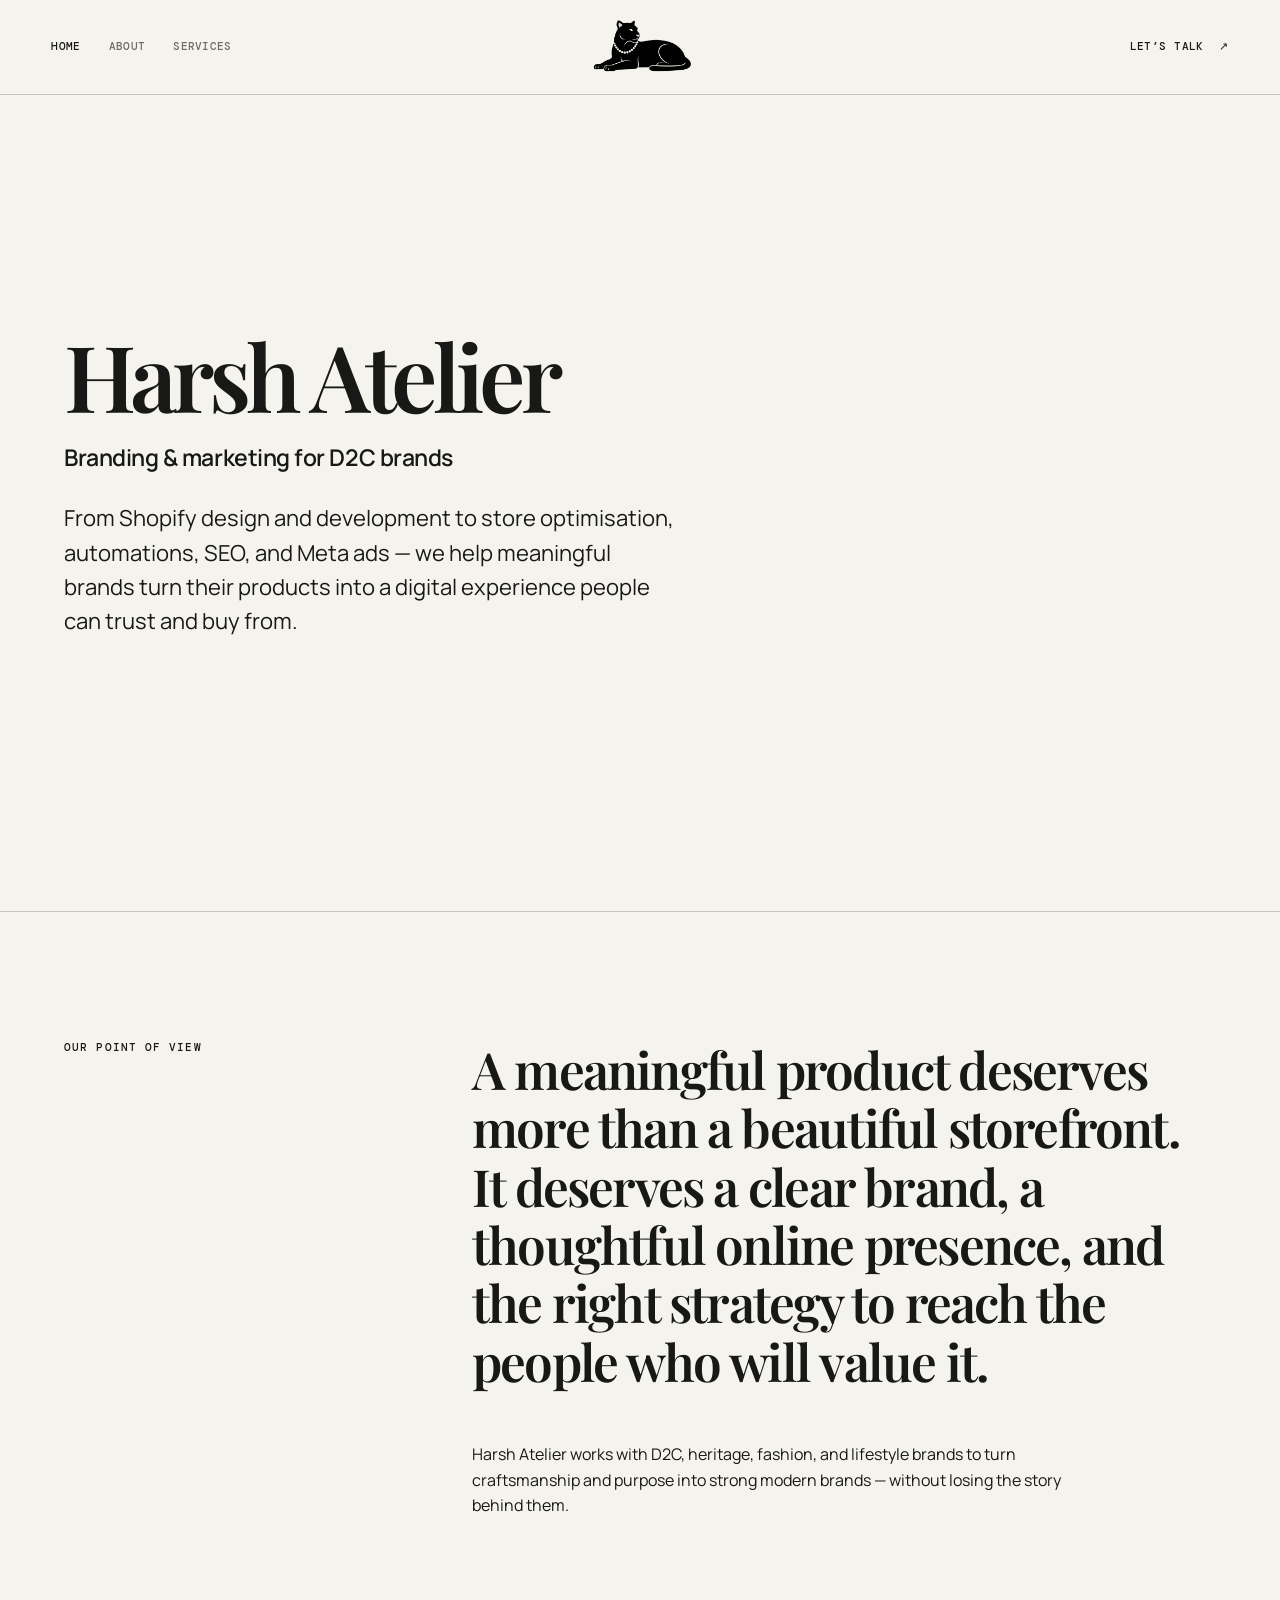
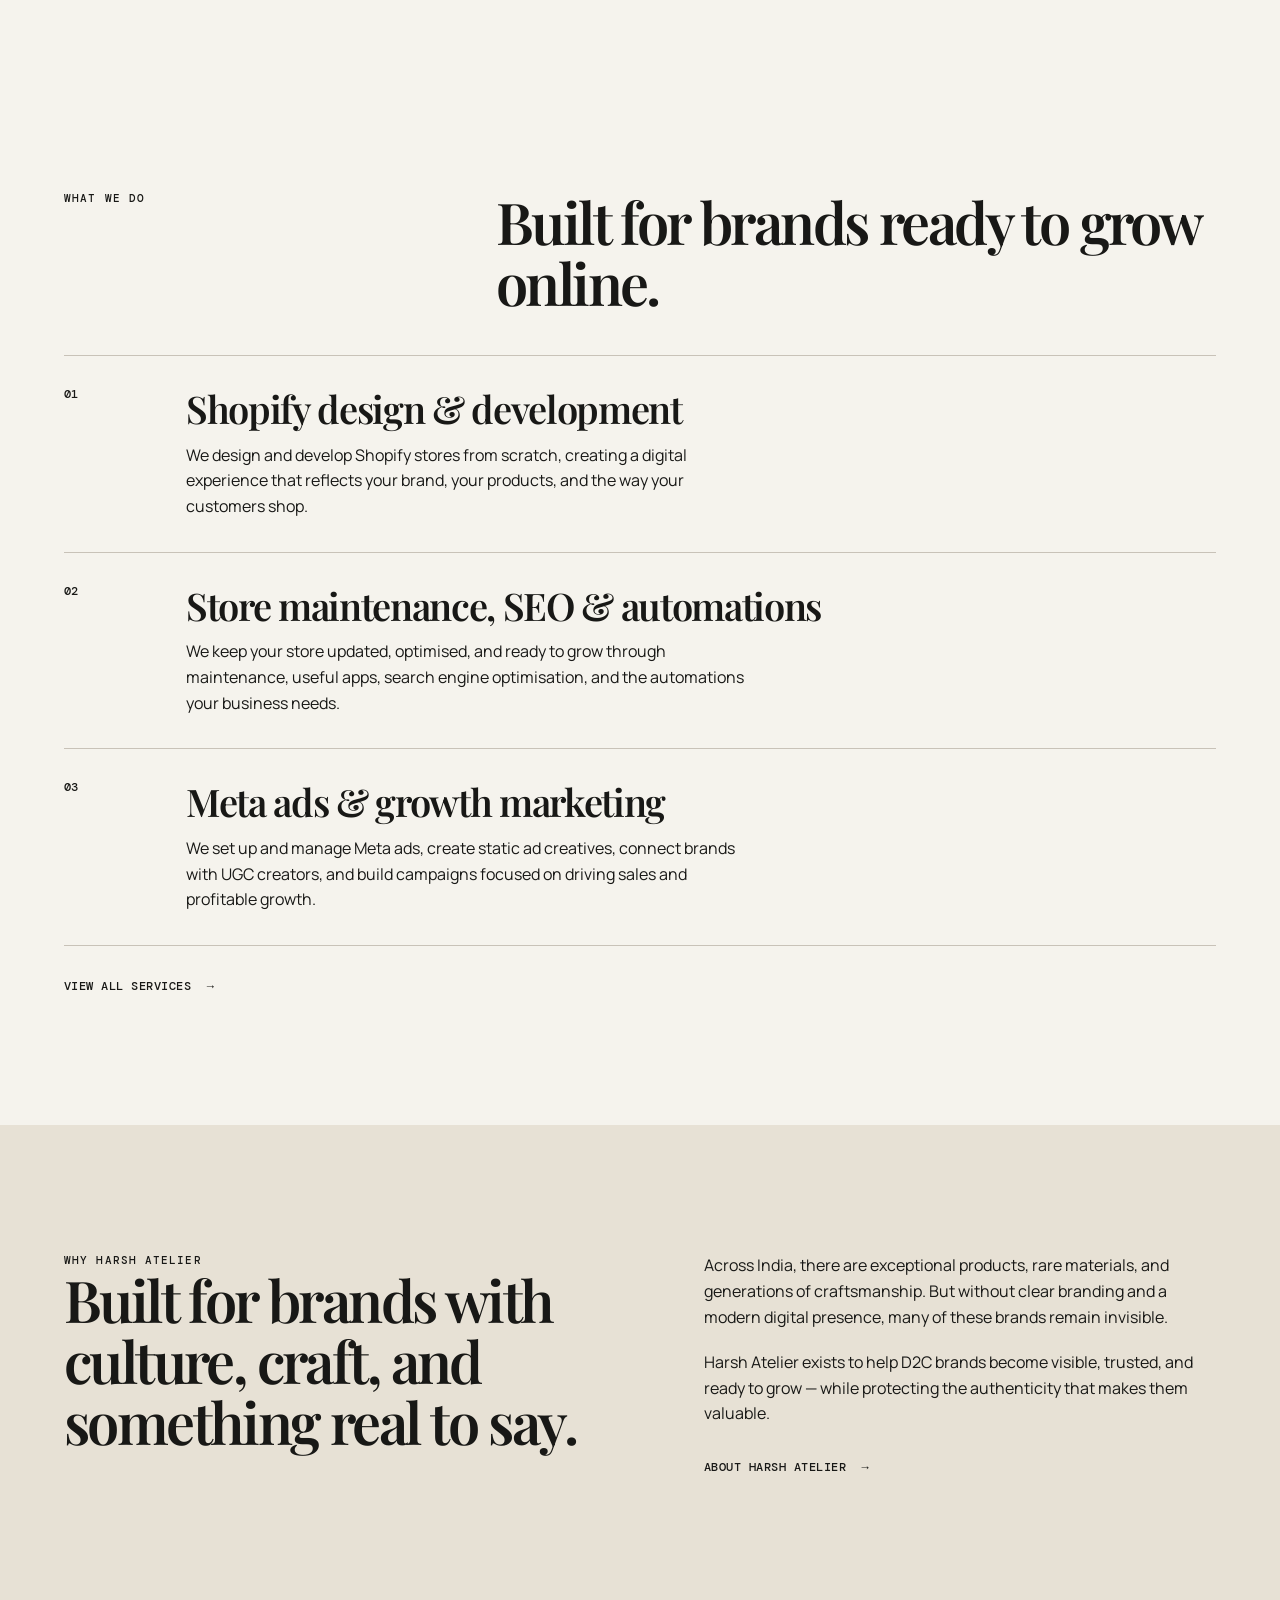
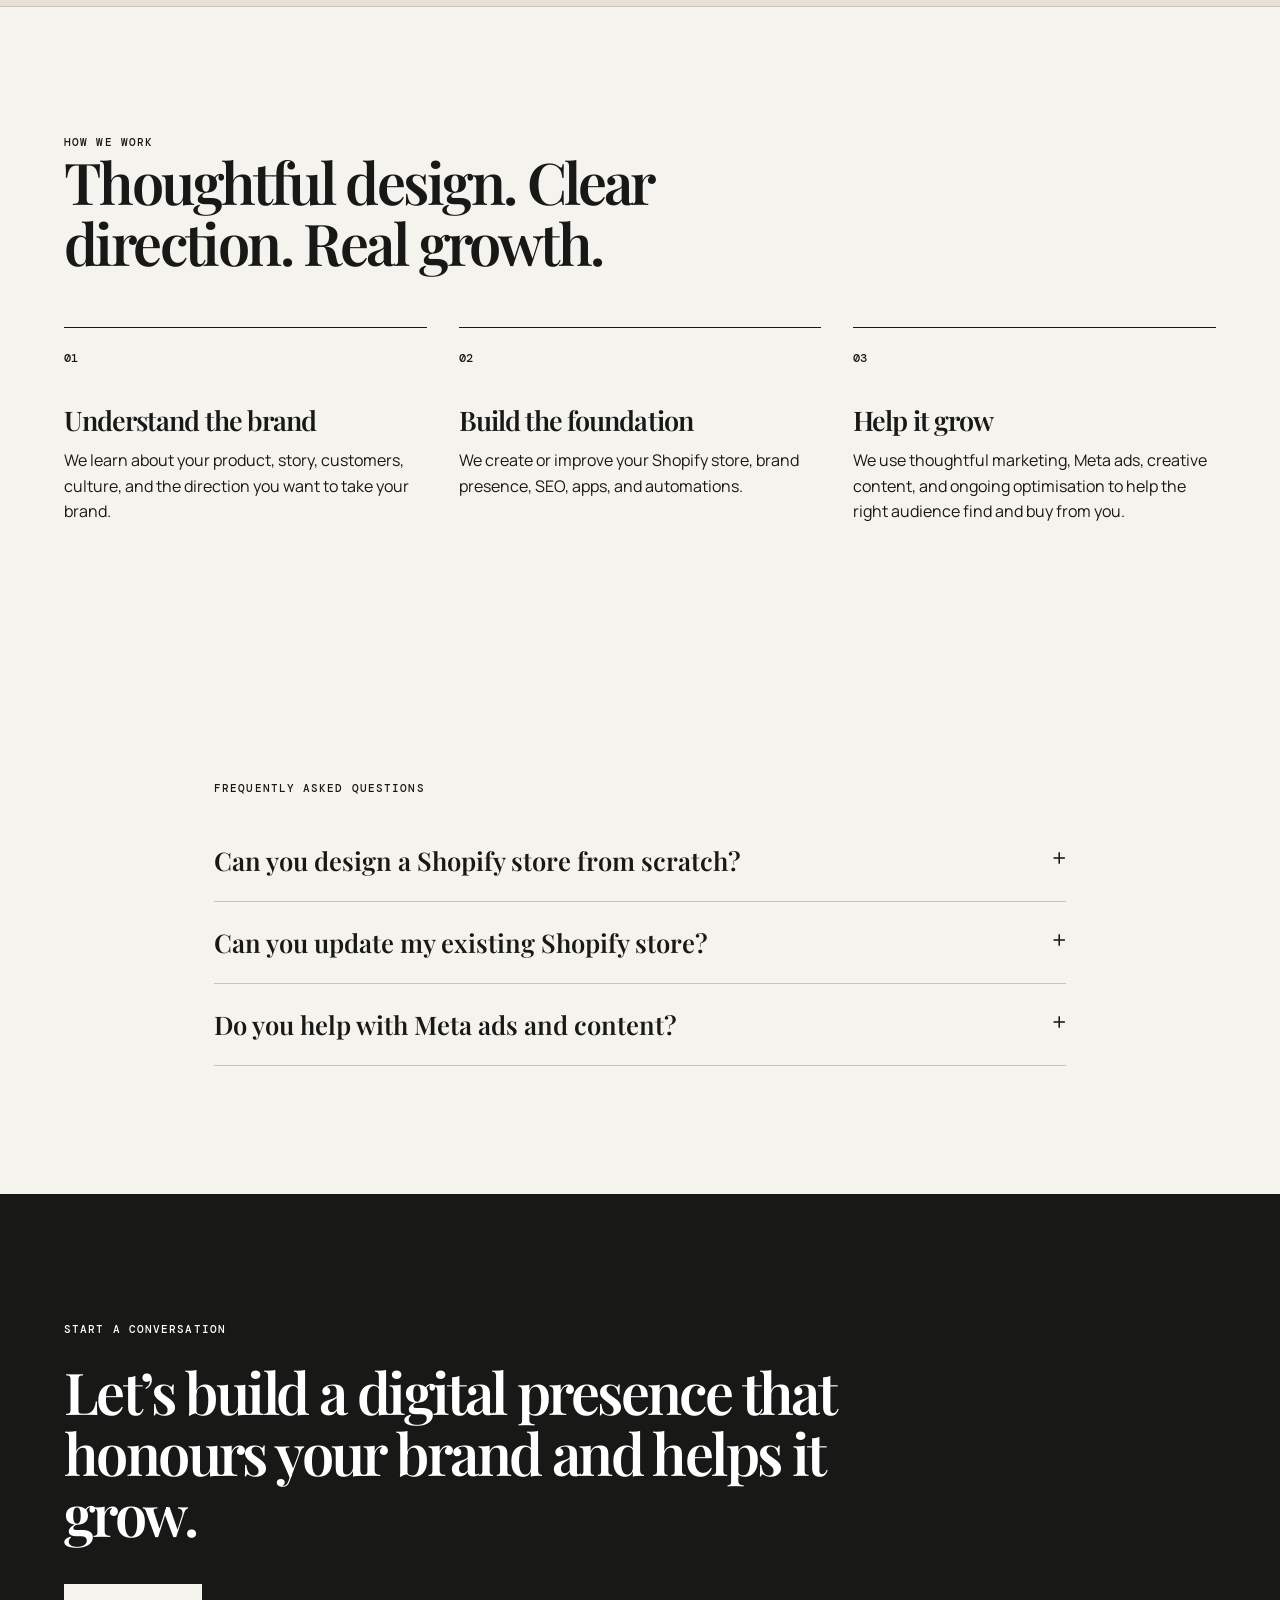
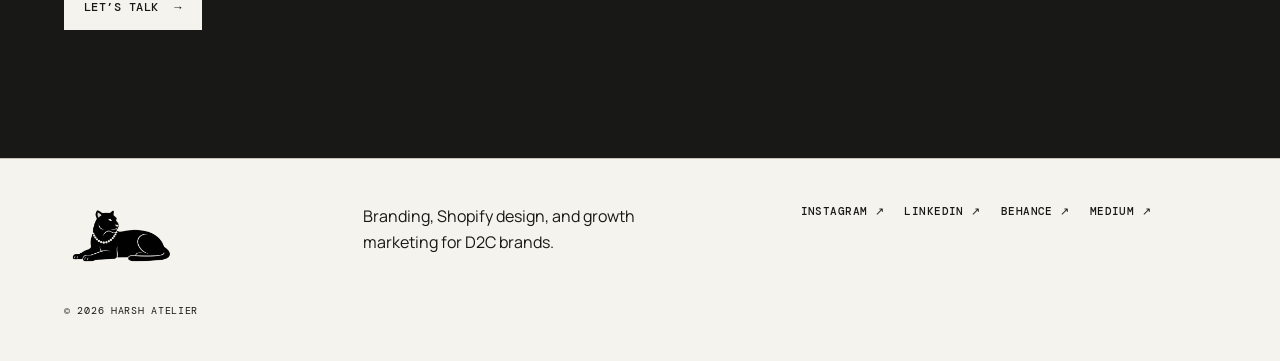
==== commit 409307ad: "Refine D2C positioning and mobile header" ====
--- a/web 2.0/index.html
+++ b/web 2.0/index.html
@@ -3,7 +3,7 @@
 <head>
 <meta charset="UTF-8">
 <meta name="viewport" content="width=device-width, initial-scale=1">
-<meta name="description" content="Harsh Atelier is a branding and marketing agency helping culturally rooted brands build, manage, and grow on Shopify.">
+<meta name="description" content="Harsh Atelier is a branding and marketing agency helping D2C brands build, manage, and grow on Shopify.">
 <title>Harsh Atelier — Branding & Marketing Agency</title>
 <link rel="preconnect" href="https://fonts.googleapis.com">
 <link rel="preconnect" href="https://fonts.gstatic.com" crossorigin>
@@ -41,7 +41,7 @@
 <section class="statement section">
 <p class="eyebrow">Our point of view</p>
 <p class="display-copy">A meaningful product deserves more than a beautiful storefront. It deserves a clear brand, a thoughtful online presence, and the right strategy to reach the people who will value it.</p>
-<p>Harsh Atelier works with culturally rooted, heritage, fashion, and lifestyle brands to turn craftsmanship and purpose into strong modern brands — without losing the story behind them.</p>
+<p>Harsh Atelier works with D2C, heritage, fashion, and lifestyle brands to turn craftsmanship and purpose into strong modern brands — without losing the story behind them.</p>
 </section>
 <section class="section">
 <div class="section-intro">
@@ -81,7 +81,7 @@
 </div>
 <div>
 <p>Across India, there are exceptional products, rare materials, and generations of craftsmanship. But without clear branding and a modern digital presence, many of these brands remain invisible.</p>
-<p>Harsh Atelier exists to help culturally rooted brands become visible, trusted, and ready to grow — while protecting the authenticity that makes them valuable.</p>
+<p>Harsh Atelier exists to help D2C brands become visible, trusted, and ready to grow — while protecting the authenticity that makes them valuable.</p>
 <a class="text-link" href="about.html">About Harsh Atelier <span>→</span>
 </a>
 </div>
@@ -133,7 +133,7 @@
 <a class="brand footer-brand" href="index.html">
 <img src="harsh-atelier-logo-transparent.png" alt="Harsh Atelier">
 </a>
-<p>Branding, Shopify design, and growth marketing for culturally rooted brands.</p>
+<p>Branding, Shopify design, and growth marketing for D2C brands.</p>
 <div>
 <a href="https://www.instagram.com/harshatelier/?hl=en" target="_blank" rel="noopener">Instagram ↗</a>
 <a href="https://www.linkedin.com/company/harsh-atelier/home/?viewAsMember=true" target="_blank" rel="noopener">LinkedIn ↗</a>
--- a/web 2.0/styles.css
+++ b/web 2.0/styles.css
@@ -8,3 +8,6 @@
 
 /* Refined hero subheading. */
 .hero.section:not(.page-hero) h3{font:600 clamp(17px,2vw,23px)/1.25 var(--sans);letter-spacing:-.02em;margin:24px 0 0;max-width:440px}.hero.section:not(.page-hero) .lead{margin-top:30px}
+
+/* Mobile header: menu on the left, contact CTA on the right. */
+@media(max-width:700px){.mobile-menu{grid-column:1;justify-self:start}.site-header .header-cta{display:block;grid-column:3;grid-row:1;justify-self:end;font-size:10px}}
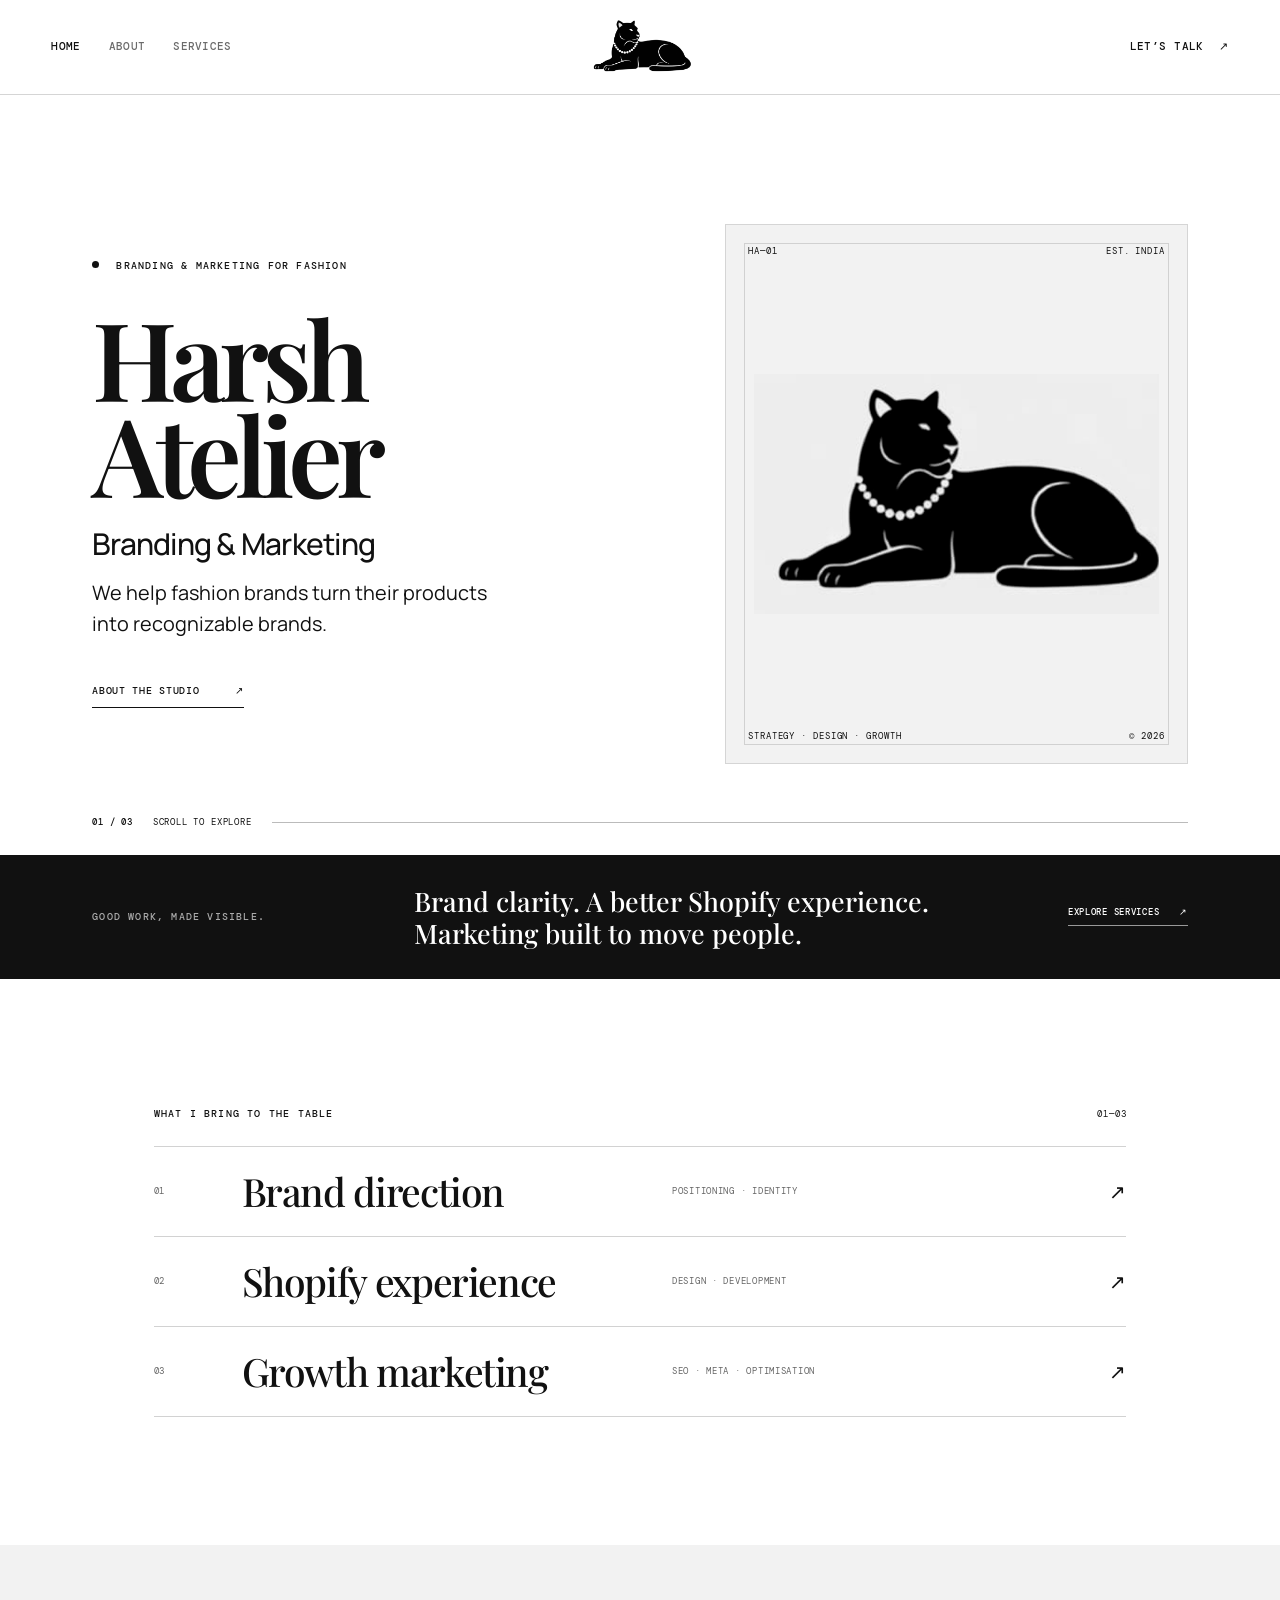
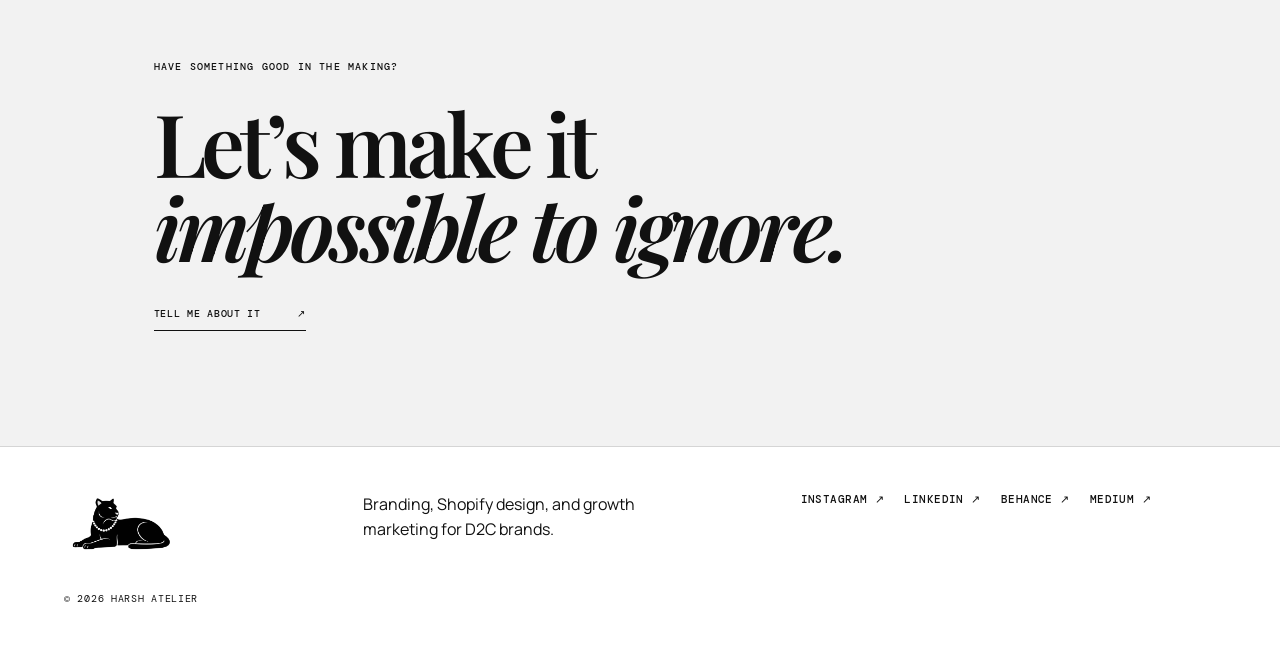
==== commit 4e2cf3ca: "Redesign homepage and apply monochrome palette" ====
--- a/web 2.0/index.html
+++ b/web 2.0/index.html
@@ -3,145 +3,59 @@
 <head>
 <meta charset="UTF-8">
 <meta name="viewport" content="width=device-width, initial-scale=1">
-<meta name="description" content="Harsh Atelier is a branding and marketing agency helping D2C brands build, manage, and grow on Shopify.">
-<title>Harsh Atelier — Branding & Marketing Agency</title>
+<meta name="description" content="Branding and marketing for fashion brands.">
+<title>Harsh Atelier — Branding & Marketing for Fashion Brands</title>
 <link rel="preconnect" href="https://fonts.googleapis.com">
 <link rel="preconnect" href="https://fonts.gstatic.com" crossorigin>
 <link href="https://fonts.googleapis.com/css2?family=DM+Mono:wght@400;500&family=Manrope:wght@400;500;600;700&family=Playfair+Display:ital,wght@0,600;0,700;1,600&display=swap" rel="stylesheet">
 <link rel="stylesheet" href="styles.css">
+<link rel="stylesheet" href="homepage.css">
 </head>
 <body>
 <header class="site-header">
-<a class="brand" href="index.html" aria-label="Harsh Atelier home">
-<img src="harsh-atelier-logo.png" alt="Harsh Atelier">
-</a>
-<nav aria-label="Primary navigation">
-<a aria-current="page" href="index.html">Home</a>
-<a href="about.html">About</a>
-<a href="services.html">Services</a>
-</nav>
-<details class="mobile-menu">
-<summary>Menu</summary>
-<div class="mobile-drawer">
-<a href="index.html">Home</a>
-<a href="about.html">About</a>
-<a href="services.html">Services</a>
-<a href="contact.html">Let’s talk →</a>
+<a class="brand" href="index.html" aria-label="Harsh Atelier home"><img src="harsh-atelier-logo.png" alt="Harsh Atelier"></a>
+<nav aria-label="Primary navigation"><a aria-current="page" href="index.html">Home</a><a href="about.html">About</a><a href="services.html">Services</a></nav>
+<details class="mobile-menu"><summary>Menu</summary><div class="mobile-drawer"><a href="index.html">Home</a><a href="about.html">About</a><a href="services.html">Services</a><a href="contact.html">Let’s talk →</a></div></details>
+<a class="header-cta" href="contact.html">Let’s talk <span>↗</span></a>
+</header>
+<main class="concept-home">
+<section class="concept-hero">
+<div class="hero-copy">
+<p class="eyebrow"><span class="live-dot"></span> Branding &amp; marketing for fashion</p>
+<h1>Harsh Atelier</h1>
+<h3>Branding &amp; Marketing</h3>
+<p class="hero-sub">We help fashion brands turn their products into recognizable brands.</p>
+<a class="hero-link" href="about.html">About the studio <span>↗</span></a>
 </div>
-</details>
-<a class="header-cta" href="contact.html">Let’s talk <span>↗</span>
-</a>
-</header>
-<main>
-<section class="hero section">
-<h1>Harsh Atelier</h1>
-<h3>Branding &amp; marketing for D2C brands</h3>
-<p class="lead">From Shopify design and development to store optimisation, automations, SEO, and Meta ads — we help meaningful brands turn their products into a digital experience people can trust and buy from.</p>
+<div class="hero-art" aria-label="Harsh Atelier graphic">
+<div class="art-top"><span>HA—01</span><span>EST. INDIA</span></div>
+<img src="welcome-cat.png" alt="Harsh Atelier Bengal cat mark" class="art-logo">
+<div class="art-bottom"><span>STRATEGY · DESIGN · GROWTH</span><span>© 2026</span></div>
+</div>
+<div class="hero-index"><span>01 / 03</span><span>SCROLL TO EXPLORE</span><span class="index-rule"></span></div>
 </section>
-<section class="statement section">
-<p class="eyebrow">Our point of view</p>
-<p class="display-copy">A meaningful product deserves more than a beautiful storefront. It deserves a clear brand, a thoughtful online presence, and the right strategy to reach the people who will value it.</p>
-<p>Harsh Atelier works with D2C, heritage, fashion, and lifestyle brands to turn craftsmanship and purpose into strong modern brands — without losing the story behind them.</p>
+<section class="intro-strip">
+<p class="eyebrow">Good work, made visible.</p>
+<p>Brand clarity. A better Shopify experience. Marketing built to move people.</p>
+<a href="services.html" aria-label="Explore services">Explore services <span>↗</span></a>
 </section>
-<section class="section">
-<div class="section-intro">
-<p class="eyebrow">What we do</p>
-<h2>Built for brands ready to grow online.</h2>
-</div>
-<div class="service-list">
-<article>
-<span>01</span>
-<div>
-<h3>Shopify design &amp; development</h3>
-<p>We design and develop Shopify stores from scratch, creating a digital experience that reflects your brand, your products, and the way your customers shop.</p>
-</div>
-</article>
-<article>
-<span>02</span>
-<div>
-<h3>Store maintenance, SEO &amp; automations</h3>
-<p>We keep your store updated, optimised, and ready to grow through maintenance, useful apps, search engine optimisation, and the automations your business needs.</p>
-</div>
-</article>
-<article>
-<span>03</span>
-<div>
-<h3>Meta ads &amp; growth marketing</h3>
-<p>We set up and manage Meta ads, create static ad creatives, connect brands with UGC creators, and build campaigns focused on driving sales and profitable growth.</p>
-</div>
-</article>
-</div>
-<a class="text-link" href="services.html">View all services <span>→</span>
-</a>
+<section class="offerings">
+<div class="offerings-heading"><p class="eyebrow">What I bring to the table</p><span>01—03</span></div>
+<a class="offering" href="services.html"><span class="offering-no">01</span><span class="offering-name">Brand direction</span><span class="offering-detail">Positioning · identity</span><span class="offering-arrow">↗</span></a>
+<a class="offering" href="services.html"><span class="offering-no">02</span><span class="offering-name">Shopify experience</span><span class="offering-detail">Design · development</span><span class="offering-arrow">↗</span></a>
+<a class="offering" href="services.html"><span class="offering-no">03</span><span class="offering-name">Growth marketing</span><span class="offering-detail">SEO · Meta · optimisation</span><span class="offering-arrow">↗</span></a>
 </section>
-<section class="section split-section">
-<div>
-<p class="eyebrow">Why Harsh Atelier</p>
-<h2>Built for brands with culture, craft, and something real to say.</h2>
-</div>
-<div>
-<p>Across India, there are exceptional products, rare materials, and generations of craftsmanship. But without clear branding and a modern digital presence, many of these brands remain invisible.</p>
-<p>Harsh Atelier exists to help D2C brands become visible, trusted, and ready to grow — while protecting the authenticity that makes them valuable.</p>
-<a class="text-link" href="about.html">About Harsh Atelier <span>→</span>
-</a>
-</div>
-</section>
-<section class="section process">
-<p class="eyebrow">How we work</p>
-<h2>Thoughtful design. Clear direction. Real growth.</h2>
-<div class="process-grid">
-<article>
-<span>01</span>
-<h3>Understand the brand</h3>
-<p>We learn about your product, story, customers, culture, and the direction you want to take your brand.</p>
-</article>
-<article>
-<span>02</span>
-<h3>Build the foundation</h3>
-<p>We create or improve your Shopify store, brand presence, SEO, apps, and automations.</p>
-</article>
-<article>
-<span>03</span>
-<h3>Help it grow</h3>
-<p>We use thoughtful marketing, Meta ads, creative content, and ongoing optimisation to help the right audience find and buy from you.</p>
-</article>
-</div>
-</section>
-<section class="section faq">
-<p class="eyebrow">Frequently asked questions</p>
-<details>
-<summary>Can you design a Shopify store from scratch?</summary>
-<p>Yes. We design and develop Shopify stores that reflect your brand and make it easy for customers to explore and buy your products.</p>
-</details>
-<details>
-<summary>Can you update my existing Shopify store?</summary>
-<p>Yes. We provide ongoing maintenance, homepage and banner updates, apps, automations, SEO, and store optimisation.</p>
-</details>
-<details>
-<summary>Do you help with Meta ads and content?</summary>
-<p>Yes. We set up and manage Meta ad campaigns, create static creatives, and can connect your brand with suitable UGC creators.</p>
-</details>
-</section>
-<section class="cta section">
-<p class="eyebrow">Start a conversation</p>
-<h2>Let’s build a digital presence that honours your brand and helps it grow.</h2>
-<a class="button button-light" href="contact.html">Let’s talk <span>→</span>
-</a>
+<section class="closing-note">
+<p class="eyebrow">Have something good in the making?</p>
+<h2>Let’s make it<br><em>impossible to ignore.</em></h2>
+<a class="closing-link" href="contact.html">Tell me about it <span>↗</span></a>
 </section>
 </main>
 <footer>
-<a class="brand footer-brand" href="index.html">
-<img src="harsh-atelier-logo-transparent.png" alt="Harsh Atelier">
-</a>
+<a class="brand footer-brand" href="index.html"><img src="harsh-atelier-logo-transparent.png" alt="Harsh Atelier"></a>
 <p>Branding, Shopify design, and growth marketing for D2C brands.</p>
-<div>
-<a href="https://www.instagram.com/harshatelier/?hl=en" target="_blank" rel="noopener">Instagram ↗</a>
-<a href="https://www.linkedin.com/company/harsh-atelier/home/?viewAsMember=true" target="_blank" rel="noopener">LinkedIn ↗</a>
-<a href="https://www.behance.net/harshatelier" target="_blank" rel="noopener">Behance ↗</a>
-<a href="https://medium.com/@harsh.consultent" target="_blank" rel="noopener">Medium ↗</a>
-</div>
-<small>© <span id="year">
-</span> Harsh Atelier</small>
+<div><a href="https://www.instagram.com/harshatelier/?hl=en" target="_blank" rel="noopener">Instagram ↗</a><a href="https://www.linkedin.com/company/harsh-atelier/home/?viewAsMember=true" target="_blank" rel="noopener">LinkedIn ↗</a><a href="https://www.behance.net/harshatelier" target="_blank" rel="noopener">Behance ↗</a><a href="https://medium.com/@harsh.consultent" target="_blank" rel="noopener">Medium ↗</a></div>
+<small>© <span id="year"></span> Harsh Atelier</small>
 </footer>
 <script>document.getElementById('year').textContent=new Date().getFullYear();</script>
 </body>
--- a/web 2.0/styles.css
+++ b/web 2.0/styles.css
@@ -1,4 +1,4 @@
-:root{--ink:#181816;--paper:#f5f3ed;--sand:#e7e1d5;--line:#c8c2b8;--serif:"Playfair Display",Georgia,serif;--sans:Manrope,Arial,sans-serif;--mono:"DM Mono",monospace}*{box-sizing:border-box}html{scroll-behavior:smooth}body{margin:0;background:var(--paper);color:var(--ink);font:400 16px/1.6 var(--sans)}a{color:inherit;text-decoration:none}.site-header{align-items:center;border-bottom:1px solid var(--line);display:grid;grid-template-columns:1fr auto 1fr;min-height:84px;padding:14px clamp(20px,4vw,64px)}.brand{display:block;grid-column:2;grid-row:1;justify-self:center;width:110px}.brand img{display:block;height:auto;mix-blend-mode:multiply;width:100%}nav{display:flex;gap:28px;grid-column:1;grid-row:1;justify-self:start;font:500 11px/1 var(--mono);letter-spacing:.03em;text-transform:uppercase}nav a{opacity:.62}nav a[aria-current],nav a:hover{opacity:1}.header-cta{grid-column:3;grid-row:1;justify-self:end;font:500 11px/1 var(--mono);letter-spacing:.04em;text-transform:uppercase}.header-cta span,.button span,.text-link span{margin-left:8px}.section{margin:0 auto;max-width:1280px;padding:clamp(72px,10vw,148px) clamp(20px,5vw,80px)}.hero{min-height:calc(100vh - 84px);align-content:center;display:grid}.eyebrow{font:500 11px/1.4 var(--mono);letter-spacing:.1em;margin:0 0 24px;text-transform:uppercase}.hero h1{font:600 clamp(52px,9vw,128px)/.94 var(--serif);letter-spacing:-.055em;margin:0;max-width:100%}.hero h2{font:500 clamp(24px,3.2vw,42px)/1.1 var(--serif);letter-spacing:-.035em;margin:22px 0 0;max-width:650px}.hero h3{font:500 clamp(24px,3.5vw,48px)/1.08 var(--serif);letter-spacing:-.04em;margin:12px 0 0;max-width:760px}.lead{font-size:clamp(17px,2vw,22px);line-height:1.55;max-width:700px;margin:36px 0}.button{background:var(--ink);color:var(--paper);display:inline-block;font:500 12px/1 var(--mono);letter-spacing:.04em;padding:17px 20px;text-transform:uppercase;transition:.2s}.button:hover{background:#333}.statement{border-top:1px solid var(--line);display:grid;gap:36px;grid-template-columns:1fr 2fr}.statement p:last-child{grid-column:2;max-width:620px}.display-copy{font:600 clamp(28px,4vw,54px)/1.14 var(--serif);letter-spacing:-.035em;margin:0}.section-intro{display:flex;justify-content:space-between;align-items:flex-start;gap:40px;margin-bottom:42px}.section h2{font:600 clamp(34px,4.5vw,66px)/1.06 var(--serif);letter-spacing:-.045em;margin:0;max-width:720px}.service-list{border-top:1px solid var(--line)}.service-list article{border-bottom:1px solid var(--line);display:grid;gap:32px;grid-template-columns:90px 1fr;padding:32px 0}.service-list span,.process span{font:500 12px/1 var(--mono)}h3{font:600 clamp(24px,3vw,38px)/1.1 var(--serif);letter-spacing:-.035em;margin:0 0 13px}.service-list p,.split-section p,.process p{max-width:560px;margin:0}.text-link{display:inline-block;font:500 12px/1 var(--mono);letter-spacing:.04em;margin-top:34px;text-transform:uppercase}.split-section{background:var(--sand);display:grid;gap:clamp(48px,10vw,150px);grid-template-columns:1fr 1fr;max-width:none}.split-section>div{max-width:600px}.split-section p+p{margin-top:20px}.process{border-top:1px solid var(--line)}.process>h2{margin-bottom:54px}.process-grid{display:grid;gap:32px;grid-template-columns:repeat(3,1fr)}.process-grid article{border-top:1px solid var(--ink);padding-top:16px}.process-grid h3{font-size:27px;margin-top:36px}.faq{max-width:980px}.faq details{border-bottom:1px solid var(--line);padding:25px 0}.faq summary{cursor:pointer;font:600 clamp(19px,2vw,26px)/1.2 var(--serif);list-style:none;padding-right:30px;position:relative}.faq summary:after{content:"+";font:400 25px/1 var(--sans);position:absolute;right:0;top:0}.faq details[open] summary:after{content:"−"}.faq details p{margin:15px 40px 0 0;max-width:650px}.cta{background:var(--ink);color:#fff;max-width:none}.cta h2{max-width:840px}.cta p:not(.eyebrow){max-width:600px;margin-top:20px}.button-light{background:var(--paper);color:var(--ink);margin-top:40px}.button-light:hover{background:#333;color:var(--paper)}footer{border-top:1px solid var(--line);display:grid;gap:22px;grid-template-columns:1fr 1.5fr 1.5fr;padding:45px clamp(20px,5vw,80px)}footer .brand{grid-column:auto;grid-row:auto;justify-self:start}footer p{margin:0;max-width:300px}footer div{display:flex;flex-wrap:wrap;gap:14px 20px;font:500 11px/1.3 var(--mono);letter-spacing:.04em;text-transform:uppercase}footer small{grid-column:1/-1;margin-top:14px;font:400 10px/1 var(--mono);letter-spacing:.07em;text-transform:uppercase}.page-hero{min-height:620px}.page-hero h1{font-size:clamp(52px,8vw,112px)}.page-hero h1 em{font-style:italic}.included{border-top:1px solid var(--line);display:grid;grid-template-columns:repeat(2,minmax(0,1fr));margin-top:44px}.included p{border-bottom:1px solid var(--line);font-size:14px;margin:0;padding:15px 22px 15px 0}.included p:nth-child(even){padding-left:22px;padding-right:0}.contact-hero{min-height:calc(100vh - 84px);align-content:center}.contact-hero .button{justify-self:start;min-width:min(100%,420px);padding:21px 28px;text-align:center}.direct-contact{border-top:1px solid var(--line);margin-top:72px;padding-top:20px}.direct-contact .eyebrow{margin-bottom:10px}.direct-contact a{font:600 clamp(23px,3vw,40px)/1 var(--serif)}.contact-note{border-top:1px solid var(--line)}.contact-note>p:last-child{margin:28px 0 0}@media(max-width:700px){.site-header{grid-template-columns:1fr auto 1fr;gap:16px;min-height:76px}.site-header .brand{grid-column:2;grid-row:1;width:88px}.site-header nav{grid-column:1/-1;grid-row:2;gap:19px;justify-content:space-between;overflow:auto;padding-top:7px}.site-header .header-cta{grid-column:3;grid-row:1;font-size:10px}.section{padding:76px 20px}.hero{min-height:calc(100svh - 106px)}.hero h1{font-size:clamp(50px,15vw,78px)}.hero h2{font-size:27px}.hero h3{font-size:30px}.lead{font-size:17px}.statement,.split-section{grid-template-columns:1fr}.statement p:last-child{grid-column:auto}.section-intro{display:block}.section-intro h2{margin-top:20px}.service-list article{gap:18px;grid-template-columns:48px 1fr}.service-list p{font-size:15px}.process-grid{gap:42px;grid-template-columns:1fr}.split-section{padding-left:20px;padding-right:20px}.faq{padding-left:20px;padding-right:20px}footer{grid-template-columns:1fr;padding:36px 20px}.footer-brand{width:100px}.page-hero{min-height:570px}.included{grid-template-columns:1fr;margin-top:32px}.included p:nth-child(even){padding-left:0}.contact-hero{min-height:calc(100svh - 106px)}.contact-hero .button{justify-self:stretch;width:100%;min-width:0}.direct-contact{margin-top:55px}}
+:root{--ink:#111;--paper:#fff;--sand:#f2f2f2;--line:#d5d5d5;--serif:"Playfair Display",Georgia,serif;--sans:Manrope,Arial,sans-serif;--mono:"DM Mono",monospace}*{box-sizing:border-box}html{scroll-behavior:smooth}body{margin:0;background:var(--paper);color:var(--ink);font:400 16px/1.6 var(--sans)}a{color:inherit;text-decoration:none}.site-header{align-items:center;border-bottom:1px solid var(--line);display:grid;grid-template-columns:1fr auto 1fr;min-height:84px;padding:14px clamp(20px,4vw,64px)}.brand{display:block;grid-column:2;grid-row:1;justify-self:center;width:110px}.brand img{display:block;height:auto;mix-blend-mode:multiply;width:100%}nav{display:flex;gap:28px;grid-column:1;grid-row:1;justify-self:start;font:500 11px/1 var(--mono);letter-spacing:.03em;text-transform:uppercase}nav a{opacity:.62}nav a[aria-current],nav a:hover{opacity:1}.header-cta{grid-column:3;grid-row:1;justify-self:end;font:500 11px/1 var(--mono);letter-spacing:.04em;text-transform:uppercase}.header-cta span,.button span,.text-link span{margin-left:8px}.section{margin:0 auto;max-width:1280px;padding:clamp(72px,10vw,148px) clamp(20px,5vw,80px)}.hero{min-height:calc(100vh - 84px);align-content:center;display:grid}.eyebrow{font:500 11px/1.4 var(--mono);letter-spacing:.1em;margin:0 0 24px;text-transform:uppercase}.hero h1{font:600 clamp(52px,9vw,128px)/.94 var(--serif);letter-spacing:-.055em;margin:0;max-width:100%}.hero h2{font:500 clamp(24px,3.2vw,42px)/1.1 var(--serif);letter-spacing:-.035em;margin:22px 0 0;max-width:650px}.hero h3{font:500 clamp(24px,3.5vw,48px)/1.08 var(--serif);letter-spacing:-.04em;margin:12px 0 0;max-width:760px}.lead{font-size:clamp(17px,2vw,22px);line-height:1.55;max-width:700px;margin:36px 0}.button{background:var(--ink);color:var(--paper);display:inline-block;font:500 12px/1 var(--mono);letter-spacing:.04em;padding:17px 20px;text-transform:uppercase;transition:.2s}.button:hover{background:#333}.statement{border-top:1px solid var(--line);display:grid;gap:36px;grid-template-columns:1fr 2fr}.statement p:last-child{grid-column:2;max-width:620px}.display-copy{font:600 clamp(28px,4vw,54px)/1.14 var(--serif);letter-spacing:-.035em;margin:0}.section-intro{display:flex;justify-content:space-between;align-items:flex-start;gap:40px;margin-bottom:42px}.section h2{font:600 clamp(34px,4.5vw,66px)/1.06 var(--serif);letter-spacing:-.045em;margin:0;max-width:720px}.service-list{border-top:1px solid var(--line)}.service-list article{border-bottom:1px solid var(--line);display:grid;gap:32px;grid-template-columns:90px 1fr;padding:32px 0}.service-list span,.process span{font:500 12px/1 var(--mono)}h3{font:600 clamp(24px,3vw,38px)/1.1 var(--serif);letter-spacing:-.035em;margin:0 0 13px}.service-list p,.split-section p,.process p{max-width:560px;margin:0}.text-link{display:inline-block;font:500 12px/1 var(--mono);letter-spacing:.04em;margin-top:34px;text-transform:uppercase}.split-section{background:var(--sand);display:grid;gap:clamp(48px,10vw,150px);grid-template-columns:1fr 1fr;max-width:none}.split-section>div{max-width:600px}.split-section p+p{margin-top:20px}.process{border-top:1px solid var(--line)}.process>h2{margin-bottom:54px}.process-grid{display:grid;gap:32px;grid-template-columns:repeat(3,1fr)}.process-grid article{border-top:1px solid var(--ink);padding-top:16px}.process-grid h3{font-size:27px;margin-top:36px}.faq{max-width:980px}.faq details{border-bottom:1px solid var(--line);padding:25px 0}.faq summary{cursor:pointer;font:600 clamp(19px,2vw,26px)/1.2 var(--serif);list-style:none;padding-right:30px;position:relative}.faq summary:after{content:"+";font:400 25px/1 var(--sans);position:absolute;right:0;top:0}.faq details[open] summary:after{content:"−"}.faq details p{margin:15px 40px 0 0;max-width:650px}.cta{background:var(--ink);color:#fff;max-width:none}.cta h2{max-width:840px}.cta p:not(.eyebrow){max-width:600px;margin-top:20px}.button-light{background:var(--paper);color:var(--ink);margin-top:40px}.button-light:hover{background:#333;color:var(--paper)}footer{border-top:1px solid var(--line);display:grid;gap:22px;grid-template-columns:1fr 1.5fr 1.5fr;padding:45px clamp(20px,5vw,80px)}footer .brand{grid-column:auto;grid-row:auto;justify-self:start}footer p{margin:0;max-width:300px}footer div{display:flex;flex-wrap:wrap;gap:14px 20px;font:500 11px/1.3 var(--mono);letter-spacing:.04em;text-transform:uppercase}footer small{grid-column:1/-1;margin-top:14px;font:400 10px/1 var(--mono);letter-spacing:.07em;text-transform:uppercase}.page-hero{min-height:620px}.page-hero h1{font-size:clamp(52px,8vw,112px)}.page-hero h1 em{font-style:italic}.included{border-top:1px solid var(--line);display:grid;grid-template-columns:repeat(2,minmax(0,1fr));margin-top:44px}.included p{border-bottom:1px solid var(--line);font-size:14px;margin:0;padding:15px 22px 15px 0}.included p:nth-child(even){padding-left:22px;padding-right:0}.contact-hero{min-height:calc(100vh - 84px);align-content:center}.contact-hero .button{justify-self:start;min-width:min(100%,420px);padding:21px 28px;text-align:center}.direct-contact{border-top:1px solid var(--line);margin-top:72px;padding-top:20px}.direct-contact .eyebrow{margin-bottom:10px}.direct-contact a{font:600 clamp(23px,3vw,40px)/1 var(--serif)}.contact-note{border-top:1px solid var(--line)}.contact-note>p:last-child{margin:28px 0 0}@media(max-width:700px){.site-header{grid-template-columns:1fr auto 1fr;gap:16px;min-height:76px}.site-header .brand{grid-column:2;grid-row:1;width:88px}.site-header nav{grid-column:1/-1;grid-row:2;gap:19px;justify-content:space-between;overflow:auto;padding-top:7px}.site-header .header-cta{grid-column:3;grid-row:1;font-size:10px}.section{padding:76px 20px}.hero{min-height:calc(100svh - 106px)}.hero h1{font-size:clamp(50px,15vw,78px)}.hero h2{font-size:27px}.hero h3{font-size:30px}.lead{font-size:17px}.statement,.split-section{grid-template-columns:1fr}.statement p:last-child{grid-column:auto}.section-intro{display:block}.section-intro h2{margin-top:20px}.service-list article{gap:18px;grid-template-columns:48px 1fr}.service-list p{font-size:15px}.process-grid{gap:42px;grid-template-columns:1fr}.split-section{padding-left:20px;padding-right:20px}.faq{padding-left:20px;padding-right:20px}footer{grid-template-columns:1fr;padding:36px 20px}.footer-brand{width:100px}.page-hero{min-height:570px}.included{grid-template-columns:1fr;margin-top:32px}.included p:nth-child(even){padding-left:0}.contact-hero{min-height:calc(100svh - 106px)}.contact-hero .button{justify-self:stretch;width:100%;min-width:0}.direct-contact{margin-top:55px}}
 
 /* Home hero: deliberately stepped hierarchy instead of three competing display lines. */
 .hero.section{max-width:1280px}.hero.section h1{font-size:clamp(56px,7.2vw,104px);line-height:.94;max-width:920px}.hero.section h2{font:500 clamp(27px,3.1vw,43px)/1.08 var(--serif);letter-spacing:-.035em;margin:28px 0 0;max-width:540px}.hero.section h3{font:500 clamp(30px,3.7vw,52px)/1.05 var(--serif);letter-spacing:-.045em;margin:48px 0 0;max-width:680px}.hero.section .lead{margin-top:28px;max-width:620px}.hero.section .button{margin-top:10px}(max-width:700px){.hero.section h1{font-size:clamp(54px,15vw,74px)}.hero.section h2{font-size:27px;margin-top:20px}.hero.section h3{font-size:31px;margin-top:34px;max-width:440px}}
--- a/web 2.0/homepage.css
+++ b/web 2.0/homepage.css
@@ -0,0 +1,52 @@
+:root{--ink:#111;--paper:#fff;--sand:#f2f2f2;--line:#d5d5d5;color-scheme:light}
+body{background:#fff;color:#111}
+.site-header{background:#fff;border-color:#d5d5d5}
+.site-header nav a,.site-header .header-cta{color:#111}
+.site-header .brand img,footer .brand img{filter:grayscale(1);mix-blend-mode:multiply}
+.concept-home{overflow:hidden}
+.concept-hero{min-height:min(760px,calc(100svh - 84px));max-width:1440px;margin:auto;padding:clamp(48px,8vw,112px) clamp(22px,7.2vw,104px) 28px;display:grid;grid-template-columns:1.08fr .92fr;grid-template-rows:1fr auto;column-gap:clamp(36px,7vw,108px);align-items:center}
+.hero-copy{position:relative;z-index:1;padding:20px 0 40px}
+.concept-hero .eyebrow,.intro-strip .eyebrow,.offerings .eyebrow,.closing-note .eyebrow{font:500 10px/1.4 var(--mono);letter-spacing:.12em;text-transform:uppercase;margin:0}
+.live-dot{display:inline-block;width:7px;height:7px;background:#111;border-radius:50%;margin:0 10px 1px 0}
+.hero-copy h1{font:600 clamp(60px,8.5vw,122px)/.88 var(--serif);letter-spacing:-.065em;margin:36px 0 26px}
+.hero-copy h1 em,.closing-note h2 em{font-weight:600}
+.hero-copy h3{font:500 clamp(20px,2.6vw,30px)/1.15 var(--sans);letter-spacing:-.025em;margin:0 0 17px}
+.hero-sub{font:400 clamp(17px,1.55vw,21px)/1.55 var(--sans);max-width:430px;margin:0}
+.hero-link,.closing-link{display:inline-flex;gap:36px;align-items:center;border-bottom:1px solid #111;padding:15px 0 11px;margin-top:31px;font:500 10px/1 var(--mono);letter-spacing:.07em;text-transform:uppercase}
+.hero-art{height:min(48vw,540px);min-height:350px;background:#f2f2f2;color:#111;border:1px solid #d5d5d5;position:relative;display:flex;align-items:center;justify-content:center;overflow:hidden}
+.hero-art:before{content:"";position:absolute;inset:18px;border:1px solid #d1d1d1}
+.hero-art:after{display:none}
+.art-top,.art-bottom{position:absolute;z-index:2;left:22px;right:22px;display:flex;justify-content:space-between;color:#111;font:400 9px/1 var(--mono);letter-spacing:.1em}
+.art-top{top:22px}.art-bottom{bottom:22px}
+.art-logo{position:relative;z-index:1;display:block;width:88%;height:auto;filter:grayscale(1);mix-blend-mode:multiply}
+.hero-index{grid-column:1/-1;display:flex;align-items:center;gap:20px;margin-top:28px;font:400 9px/1 var(--mono);letter-spacing:.09em}
+.hero-index span:first-child{font-weight:500}.index-rule{height:1px;background:#bbb;flex:1}
+.intro-strip{background:#111;color:#fff;padding:30px clamp(22px,7.2vw,104px);display:grid;grid-template-columns:.7fr 1.5fr auto;align-items:center;gap:30px}
+.intro-strip .eyebrow{color:#aaa}.intro-strip>p:nth-child(2){font:500 clamp(17px,2.1vw,27px)/1.2 var(--serif);max-width:600px;margin:0}
+.intro-strip>a{font:500 9px/1 var(--mono);letter-spacing:.08em;text-transform:uppercase;border-bottom:1px solid #999;padding-bottom:8px;white-space:nowrap}.intro-strip>a span{margin-left:14px}
+.offerings{padding:clamp(78px,10vw,138px) clamp(22px,12vw,174px);max-width:1440px;margin:auto}
+.offerings-heading{display:flex;justify-content:space-between;align-items:center;margin-bottom:25px}
+.offerings-heading>span{font:400 9px/1 var(--mono);letter-spacing:.1em}
+.offering{display:grid;grid-template-columns:70px 1fr 1fr 24px;align-items:center;gap:18px;border-top:1px solid #d2d2d2;padding:24px 0;transition:padding .2s ease}
+.offering:last-child{border-bottom:1px solid #d2d2d2}
+.offering:hover{padding-left:8px;padding-right:8px}
+.offering-no,.offering-detail{font:400 9px/1.3 var(--mono);letter-spacing:.08em;text-transform:uppercase;color:#666}
+.offering-name{font:500 clamp(22px,3.2vw,39px)/1.05 var(--serif);letter-spacing:-.035em}
+.offering-arrow{font:400 20px/1 var(--sans);text-align:right}
+.closing-note{background:#f2f2f2;padding:clamp(65px,9vw,120px) clamp(22px,12vw,174px)}
+.closing-note h2{font:600 clamp(40px,6.8vw,88px)/.96 var(--serif);letter-spacing:-.055em;margin:27px 0 0}
+.closing-link{margin-top:25px}
+footer{background:#fff;border-top:1px solid #d5d5d5;color:#111}
+footer a,footer p,footer small{color:#111}
+@media(max-width:700px){
+.site-header{grid-template-columns:1fr auto 1fr;gap:16px;min-height:74px;padding:12px 20px}.site-header .brand{grid-column:2;grid-row:1;width:78px}.site-header nav{display:none}.site-header .header-cta{display:block;grid-column:3;grid-row:1;font-size:10px}.mobile-menu{display:block;grid-column:1;justify-self:start}.mobile-menu summary{color:#111}
+.mobile-drawer{background:#111}.concept-hero{min-height:0;padding:65px 22px 24px;grid-template-columns:1fr;grid-template-rows:auto auto auto;gap:34px}
+.hero-copy{padding:0}.hero-copy h1{font-size:clamp(50px,11vw,94px);margin:27px 0 20px}.hero-copy h3{font-size:21px;margin-bottom:14px}.hero-sub{font-size:17px;max-width:350px}.hero-link{margin-top:23px}
+.hero-art{height:86vw;min-height:300px;max-height:430px;width:100%}.hero-art:before{inset:14px}.art-logo{width:90%}.art-top,.art-bottom{left:17px;right:17px}.art-top{top:18px}.art-bottom{bottom:18px;font-size:8px}
+.hero-index{margin-top:0;gap:12px;font-size:8px}
+.intro-strip{padding:28px 22px;grid-template-columns:1fr auto;gap:12px 18px}.intro-strip .eyebrow{grid-column:1/-1}.intro-strip>p:nth-child(2){font-size:21px}.intro-strip>a{font-size:8px;align-self:end}
+.offerings{padding:72px 22px}.offering{grid-template-columns:34px 1fr 20px;gap:10px;padding:20px 0}.offering-name{font-size:25px}.offering-detail{grid-column:2;grid-row:2;margin-top:-6px}.offering-arrow{grid-column:3;grid-row:1}
+.closing-note{padding:65px 22px}.closing-note h2{font-size:clamp(43px,11vw,66px)}
+footer{grid-template-columns:1fr;padding:36px 22px}.footer-brand{width:100px}
+}
+
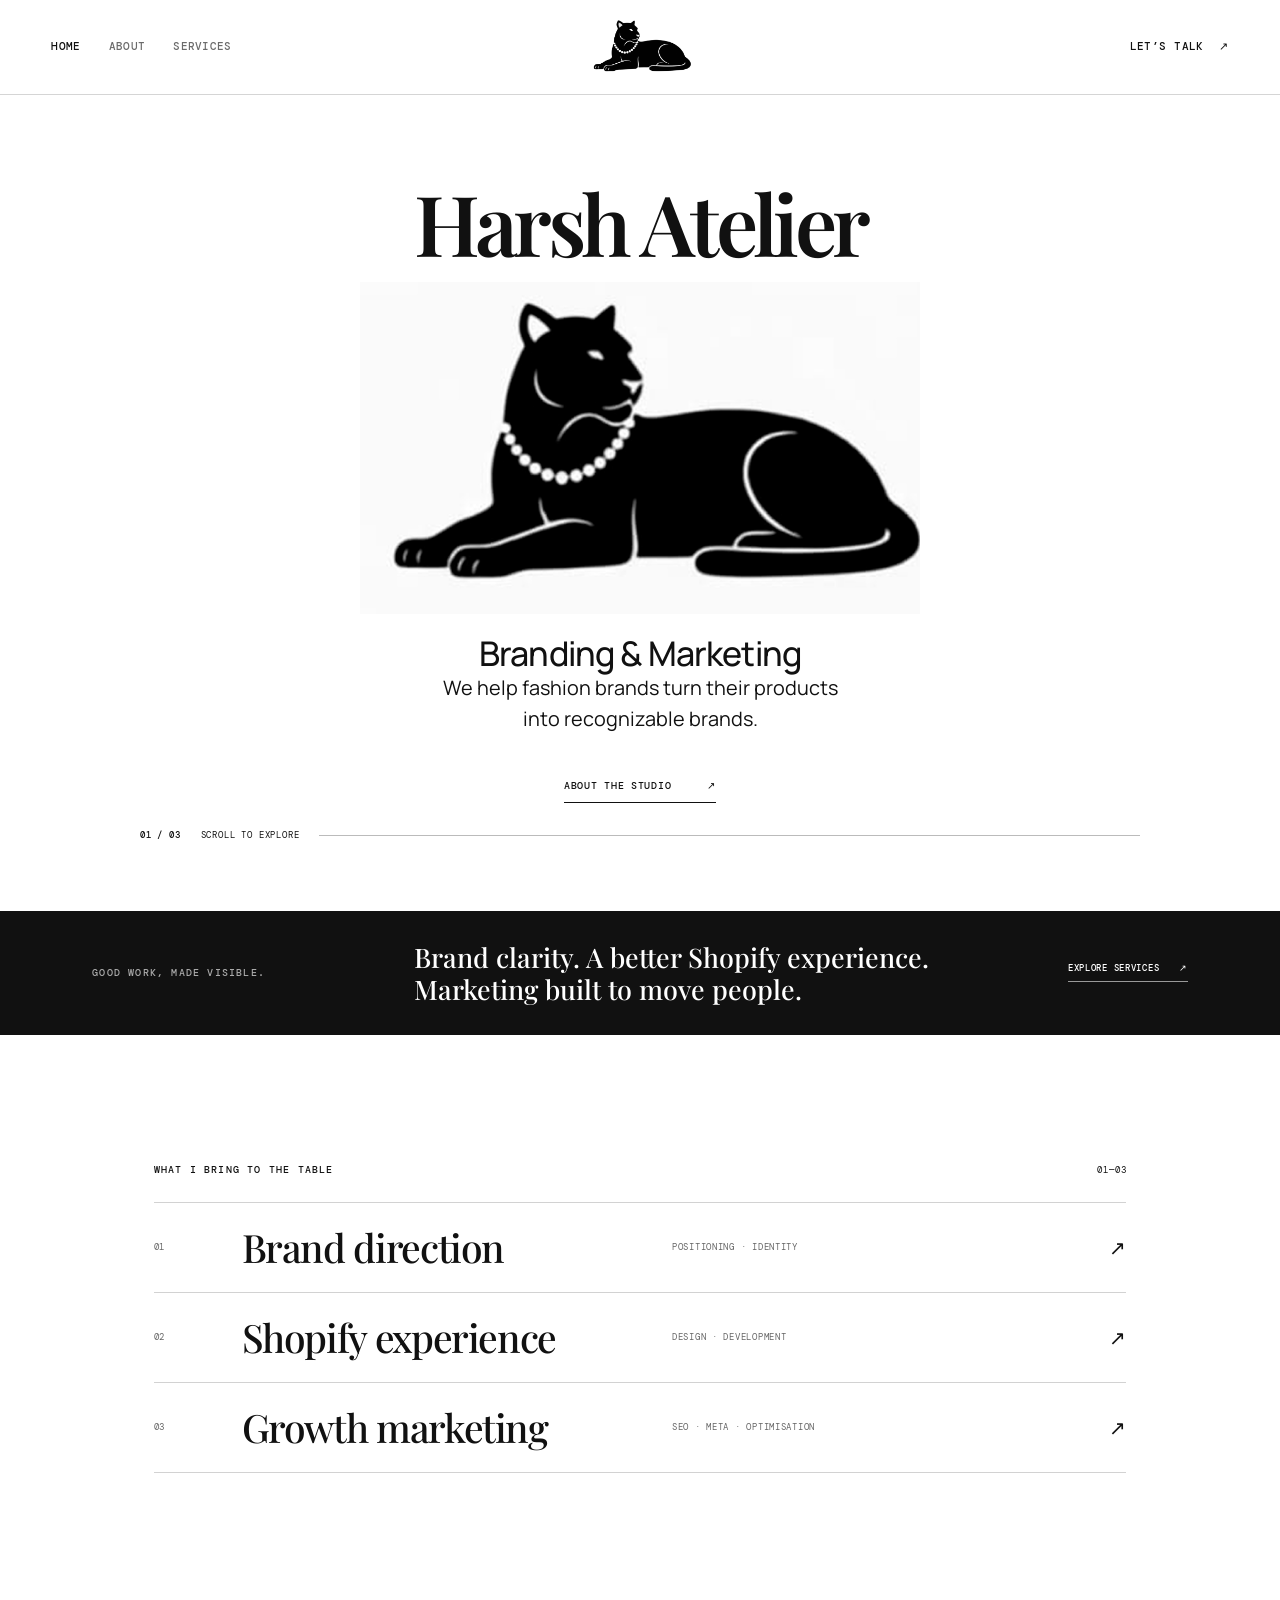
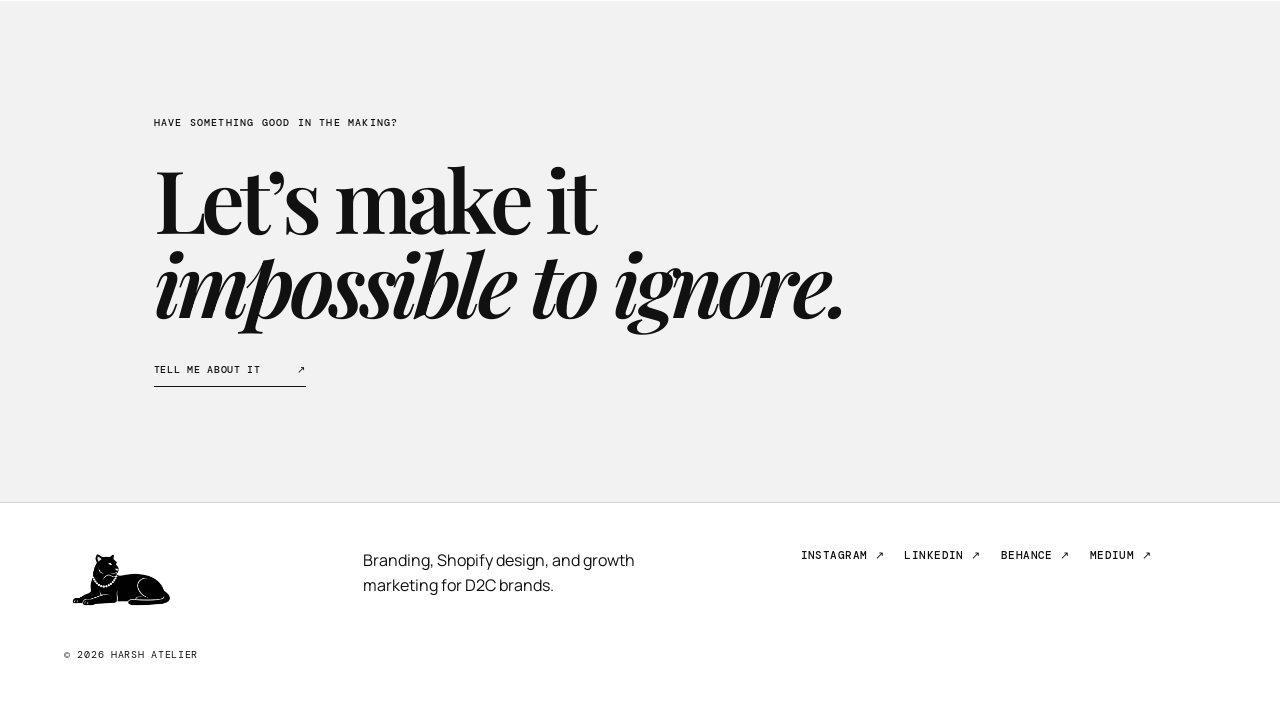
==== commit 2acef8ea: "Center homepage text around the cat mark" ====
--- a/web 2.0/index.html
+++ b/web 2.0/index.html
@@ -21,16 +21,15 @@
 <main class="concept-home">
 <section class="concept-hero">
 <div class="hero-copy">
-<p class="eyebrow"><span class="live-dot"></span> Branding &amp; marketing for fashion</p>
 <h1>Harsh Atelier</h1>
-<h3>Branding &amp; Marketing</h3>
+</div>
+<div class="hero-art" aria-label="Harsh Atelier graphic">
+<img src="welcome-cat.png" alt="Harsh Atelier Bengal cat mark" class="art-logo">
+</div>
+<div class="hero-bottom">
+<h2>Branding &amp; Marketing</h2>
 <p class="hero-sub">We help fashion brands turn their products into recognizable brands.</p>
 <a class="hero-link" href="about.html">About the studio <span>↗</span></a>
-</div>
-<div class="hero-art" aria-label="Harsh Atelier graphic">
-<div class="art-top"><span>HA—01</span><span>EST. INDIA</span></div>
-<img src="welcome-cat.png" alt="Harsh Atelier Bengal cat mark" class="art-logo">
-<div class="art-bottom"><span>STRATEGY · DESIGN · GROWTH</span><span>© 2026</span></div>
 </div>
 <div class="hero-index"><span>01 / 03</span><span>SCROLL TO EXPLORE</span><span class="index-rule"></span></div>
 </section>
--- a/web 2.0/homepage.css
+++ b/web 2.0/homepage.css
@@ -4,22 +4,20 @@
 .site-header nav a,.site-header .header-cta{color:#111}
 .site-header .brand img,footer .brand img{filter:grayscale(1);mix-blend-mode:multiply}
 .concept-home{overflow:hidden}
-.concept-hero{min-height:min(760px,calc(100svh - 84px));max-width:1440px;margin:auto;padding:clamp(48px,8vw,112px) clamp(22px,7.2vw,104px) 28px;display:grid;grid-template-columns:1.08fr .92fr;grid-template-rows:1fr auto;column-gap:clamp(36px,7vw,108px);align-items:center}
-.hero-copy{position:relative;z-index:1;padding:20px 0 40px}
+.concept-hero{min-height:calc(100svh - 84px);max-width:1440px;margin:auto;padding:42px 24px 28px;display:flex;flex-direction:column;align-items:center;justify-content:center;text-align:center}
+.hero-copy{position:relative;z-index:1;padding:0}
 .concept-hero .eyebrow,.intro-strip .eyebrow,.offerings .eyebrow,.closing-note .eyebrow{font:500 10px/1.4 var(--mono);letter-spacing:.12em;text-transform:uppercase;margin:0}
 .live-dot{display:inline-block;width:7px;height:7px;background:#111;border-radius:50%;margin:0 10px 1px 0}
-.hero-copy h1{font:600 clamp(60px,8.5vw,122px)/.88 var(--serif);letter-spacing:-.065em;margin:36px 0 26px}
+.hero-copy h1{font:600 clamp(46px,7vw,84px)/1 var(--serif);letter-spacing:-.055em;margin:0;white-space:nowrap}
 .hero-copy h1 em,.closing-note h2 em{font-weight:600}
-.hero-copy h3{font:500 clamp(20px,2.6vw,30px)/1.15 var(--sans);letter-spacing:-.025em;margin:0 0 17px}
+.hero-bottom h2{font:500 clamp(22px,2.8vw,34px)/1.15 var(--sans);letter-spacing:-.025em;margin:0}
 .hero-sub{font:400 clamp(17px,1.55vw,21px)/1.55 var(--sans);max-width:430px;margin:0}
 .hero-link,.closing-link{display:inline-flex;gap:36px;align-items:center;border-bottom:1px solid #111;padding:15px 0 11px;margin-top:31px;font:500 10px/1 var(--mono);letter-spacing:.07em;text-transform:uppercase}
-.hero-art{height:min(48vw,540px);min-height:350px;background:#f2f2f2;color:#111;border:1px solid #d5d5d5;position:relative;display:flex;align-items:center;justify-content:center;overflow:hidden}
-.hero-art:before{content:"";position:absolute;inset:18px;border:1px solid #d1d1d1}
-.hero-art:after{display:none}
-.art-top,.art-bottom{position:absolute;z-index:2;left:22px;right:22px;display:flex;justify-content:space-between;color:#111;font:400 9px/1 var(--mono);letter-spacing:.1em}
-.art-top{top:22px}.art-bottom{bottom:22px}
-.art-logo{position:relative;z-index:1;display:block;width:88%;height:auto;filter:grayscale(1);mix-blend-mode:multiply}
-.hero-index{grid-column:1/-1;display:flex;align-items:center;gap:20px;margin-top:28px;font:400 9px/1 var(--mono);letter-spacing:.09em}
+.hero-art{height:auto;min-height:0;width:min(100%,560px);background:transparent;color:#111;position:relative;display:flex;align-items:center;justify-content:center;overflow:hidden;margin:18px auto 20px}
+.hero-art:before,.hero-art:after{display:none}
+.art-top,.art-bottom{display:none}
+.art-logo{position:relative;z-index:1;display:block;width:100%;height:auto;filter:grayscale(1);mix-blend-mode:multiply}
+.hero-bottom{max-width:760px}.hero-index{width:min(100%,1000px);display:flex;align-items:center;gap:20px;margin-top:28px;font:400 9px/1 var(--mono);letter-spacing:.09em}
 .hero-index span:first-child{font-weight:500}.index-rule{height:1px;background:#bbb;flex:1}
 .intro-strip{background:#111;color:#fff;padding:30px clamp(22px,7.2vw,104px);display:grid;grid-template-columns:.7fr 1.5fr auto;align-items:center;gap:30px}
 .intro-strip .eyebrow{color:#aaa}.intro-strip>p:nth-child(2){font:500 clamp(17px,2.1vw,27px)/1.2 var(--serif);max-width:600px;margin:0}
@@ -41,9 +39,8 @@
 @media(max-width:700px){
 .site-header{grid-template-columns:1fr auto 1fr;gap:16px;min-height:74px;padding:12px 20px}.site-header .brand{grid-column:2;grid-row:1;width:78px}.site-header nav{display:none}.site-header .header-cta{display:block;grid-column:3;grid-row:1;font-size:10px}.mobile-menu{display:block;grid-column:1;justify-self:start}.mobile-menu summary{color:#111}
 .mobile-drawer{background:#111}.concept-hero{min-height:0;padding:65px 22px 24px;grid-template-columns:1fr;grid-template-rows:auto auto auto;gap:34px}
-.hero-copy{padding:0}.hero-copy h1{font-size:clamp(50px,11vw,94px);margin:27px 0 20px}.hero-copy h3{font-size:21px;margin-bottom:14px}.hero-sub{font-size:17px;max-width:350px}.hero-link{margin-top:23px}
-.hero-art{height:86vw;min-height:300px;max-height:430px;width:100%}.hero-art:before{inset:14px}.art-logo{width:90%}.art-top,.art-bottom{left:17px;right:17px}.art-top{top:18px}.art-bottom{bottom:18px;font-size:8px}
-.hero-index{margin-top:0;gap:12px;font-size:8px}
+.concept-hero{min-height:calc(100svh - 74px);padding:42px 22px 24px}.hero-copy{padding:0}.hero-copy h1{font-size:clamp(42px,11vw,68px);white-space:normal}.hero-art{width:min(100%,460px);margin:14px auto 18px}.hero-bottom{max-width:520px}.hero-bottom h2{font-size:23px}.hero-sub{font-size:17px;max-width:420px;margin:9px auto 0}.hero-link{margin-top:18px}
+.hero-index{margin-top:25px;gap:12px;font-size:8px}
 .intro-strip{padding:28px 22px;grid-template-columns:1fr auto;gap:12px 18px}.intro-strip .eyebrow{grid-column:1/-1}.intro-strip>p:nth-child(2){font-size:21px}.intro-strip>a{font-size:8px;align-self:end}
 .offerings{padding:72px 22px}.offering{grid-template-columns:34px 1fr 20px;gap:10px;padding:20px 0}.offering-name{font-size:25px}.offering-detail{grid-column:2;grid-row:2;margin-top:-6px}.offering-arrow{grid-column:3;grid-row:1}
 .closing-note{padding:65px 22px}.closing-note h2{font-size:clamp(43px,11vw,66px)}
